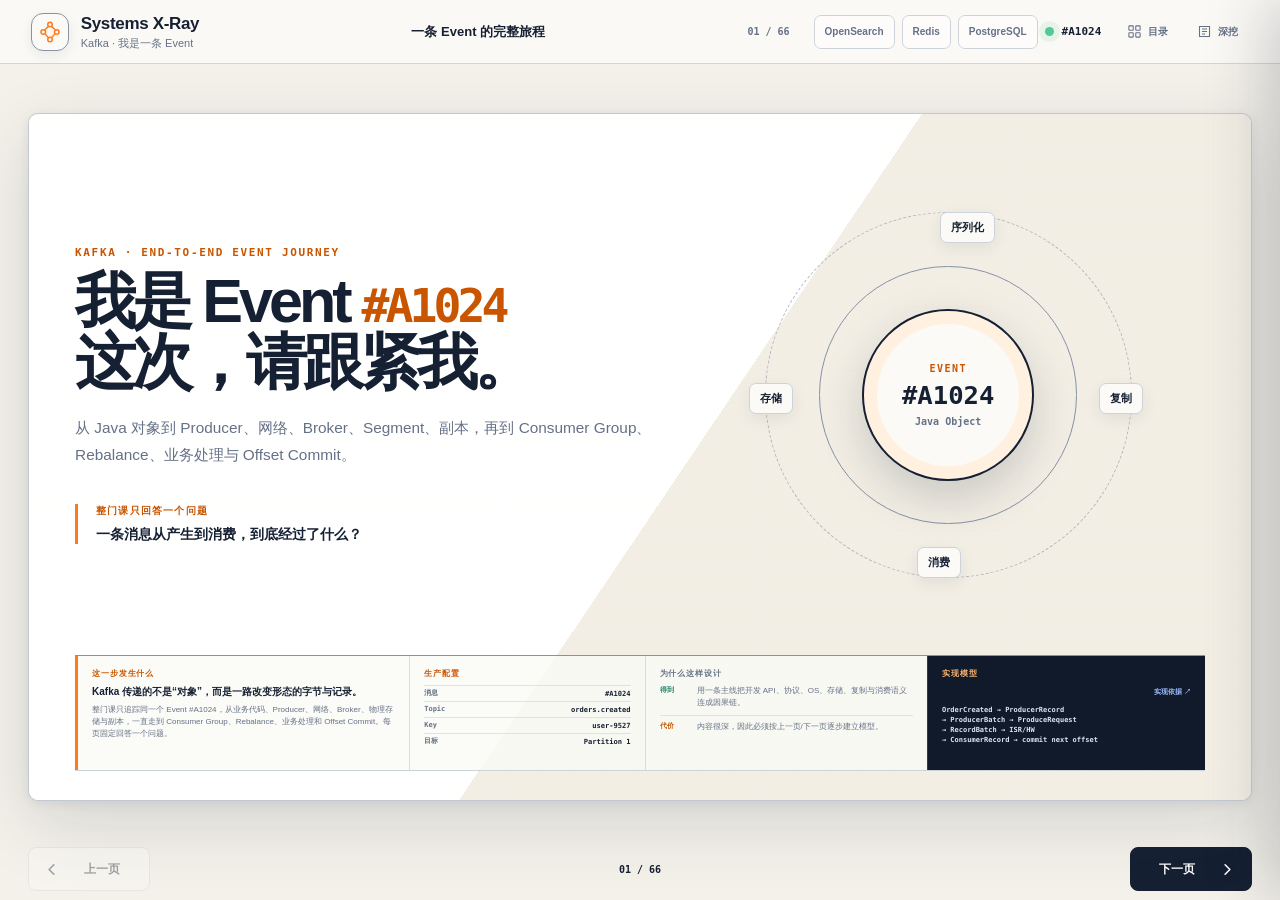
==== kafka/index.html @ 157f2d03 "feat: publish interactive systems learning courses" ====
<!doctype html>
<html lang="zh-CN">
  <head>
    <meta charset="UTF-8" />
    <meta name="viewport" content="width=device-width, initial-scale=1.0" />
    <meta name="description" content="Systems X-Ray：像翻 PPT 一样，跟随一条 Kafka Event 穿过 Producer、Broker、物理存储、副本、Consumer Group、Rebalance、Fetch 与 Offset Commit。" />
    <meta name="theme-color" content="#f4f1ea" />
    <title>Systems X-Ray · Kafka Event 完整旅程</title>
    <link rel="icon" href="../assets/brand-mark.svg" type="image/svg+xml" />
    <link rel="stylesheet" href="./styles.css" />
  </head>
  <body>
    <a class="skip-link" href="#deck">跳到课程内容</a>
    <header class="course-bar">
      <a class="brand" href="../index.html" aria-label="返回 Systems X-Ray 课程首页">
        <span class="brand-mark" aria-hidden="true"><svg viewBox="0 0 32 32"><circle cx="16" cy="6" r="3"/><circle cx="7" cy="16" r="3"/><circle cx="25" cy="16" r="3"/><circle cx="16" cy="26" r="3"/><path d="M14 8.5 9.2 13M18 8.5l4.8 4.5M9.5 18.5l4.3 5M22.5 18.5l-4.3 5"/></svg></span>
        <span><strong>Systems X-Ray</strong><small>Kafka · 我是一条 Event</small></span>
      </a>
      <div class="course-position" aria-live="polite">
        <strong id="header-step-title">一条 Event 的完整旅程</strong>
        <code id="header-page-count">01 / --</code>
      </div>
      <div class="header-actions">
        <a class="header-tool course-switch" href="../opensearch/" aria-label="打开 OpenSearch 课程"><span>OpenSearch</span></a>
        <a class="header-tool course-switch" href="../redis/" aria-label="打开 Redis 课程"><span>Redis</span></a>
        <a class="header-tool course-switch" href="../postgresql/" aria-label="打开 PostgreSQL 课程"><span>PostgreSQL</span></a>
        <div class="trace-pill" aria-label="当前追踪消息"><i></i><code>#A1024</code></div>
        <button id="open-overview" class="header-tool" type="button" aria-label="目录" aria-expanded="false"><svg viewBox="0 0 24 24" aria-hidden="true"><rect x="3" y="3" width="7" height="7" rx="1"/><rect x="14" y="3" width="7" height="7" rx="1"/><rect x="3" y="14" width="7" height="7" rx="1"/><rect x="14" y="14" width="7" height="7" rx="1"/></svg><span>目录</span></button>
        <button id="notes-toggle" class="header-tool" type="button" aria-label="打开深挖资料" aria-expanded="false" aria-controls="notes-panel"><svg viewBox="0 0 24 24" aria-hidden="true"><path d="M4 4h16v16H4zM8 8h8M8 12h8M8 16h5"/></svg><span>深挖</span></button>
      </div>
    </header>

    <main id="deck" class="deck-shell">
      <section class="stage-wrap" aria-label="Kafka 动态课程">
        <div class="slide-stage">
          <article class="slide cover is-active" data-title="一条 Event 的完整旅程" data-section="00 · OPENING" aria-hidden="false">
            <div class="cover-copy"><p class="eyebrow">KAFKA · END-TO-END EVENT JOURNEY</p><h1>我是 Event <em>#A1024</em><br />这次，请跟紧我。</h1><p class="lede">从 Java 对象到 Producer、网络、Broker、Segment、副本，再到 Consumer Group、Rebalance、业务处理与 Offset Commit。</p><div class="learning-contract"><span>整门课只回答一个问题</span><strong>一条消息从产生到消费，到底经过了什么？</strong></div></div>
            <div class="cover-visual" aria-hidden="true"><div class="event-orbit orbit-one"></div><div class="event-orbit orbit-two"></div><div class="event-core"><span>EVENT</span><strong>#A1024</strong><small>Java Object</small></div><div class="orbit-label label-a">序列化</div><div class="orbit-label label-b">复制</div><div class="orbit-label label-c">消费</div><div class="orbit-label label-d">存储</div></div>
            <p class="memory-line"><span>记住一句话</span> Kafka 传递的不是“对象”，而是一路改变形态的字节与记录。</p>
          </article>

          <article class="slide topology-slide" data-title="先看整张地图" data-section="01 · HIGH LEVEL" aria-hidden="true">
            <header class="slide-heading"><span>QUESTION 01</span><h2>这条 Event，要穿过哪些边界？</h2><p>先建立地图，后面每一页只放大一个位置。</p></header>
            <div class="architecture-atlas diagram-surface" aria-label="控制面、数据面、复制面和物理存储分层展示的一条 Kafka 消息完整旅程">
              <section class="atlas-control" aria-label="KRaft 控制面">
                <header><span>01 · KRAFT CONTROL PLANE</span><small>只决定“谁负责”，不搬运 #A1024</small></header>
                <div class="control-rail">
                  <div><b>Controller Quorum</b><span>C0 · C1 · C2</span></div><i></i>
                  <div><b>Cluster Metadata</b><span>orders.created / P1 Leader = B1</span></div><i></i>
                  <div><b>Group Coordinator</b><span>order-fulfillment → B2（示例）</span></div>
                </div>
              </section>

              <section class="atlas-data-plane" aria-label="Kafka 数据面">
                <header><span>02 · DATA PLANE</span><small>橙线 = #A1024 的实际字节路径</small></header>

                <section class="atlas-domain atlas-producers">
                  <header><span>PRODUCER HOSTS</span><small>JVM · 3 instances</small></header>
                  <div class="atlas-stack">
                    <div class="atlas-service is-context"><b>checkout-service</b><small>KafkaProducer</small></div>
                    <button class="atlas-service is-tracked hotspot" type="button" aria-label="深挖 order-service 生产 #A1024 的边界与故障"><i></i><b>order-service</b><small>ProducerRecord → bytes</small><em>#A1024</em></button>
                    <div class="atlas-service is-context"><b>inventory-service</b><small>KafkaProducer</small></div>
                  </div>
                  <div class="atlas-pipeline"><span>API</span><i></i><span>Serialize</span><i></i><span>Batch</span></div>
                </section>

                <div class="atlas-hop produce-hop"><small>ProduceRequest</small><span>TCP · B1:9092</span><i><b>#A1024</b></i></div>

                <section class="atlas-domain atlas-cluster">
                  <header><span>KAFKA CLUSTER · 3 BROKERS</span><small>orders.created · 6 partitions · RF=3 · minISR=2</small></header>
                  <div class="atlas-topic"><b>TOPIC · orders.created</b><span>P0</span><strong>P1</strong><span>P2</span><span>P3</span><span>P4</span><span>P5</span></div>
                  <div class="atlas-brokers">
                    <article><header><b>B0</b><small>broker-0</small></header><span>P0 · L</span><strong class="p1-follower">P1 · FOLLOWER</strong><span>P3 · L</span><footer>Page Cache + NVMe</footer></article>
                    <article class="is-leader"><header><b>B1</b><small>broker-1</small></header><span>P4 · L</span><button class="p1-leader hotspot" type="button" aria-label="深挖 P1 Leader、副本追加与故障恢复"><b>P1 · LEADER</b><small>append offset 42</small><em>#A1024</em></button><span>P0 · F</span><footer>Page Cache + NVMe</footer></article>
                    <article><header><b>B2</b><small>broker-2</small></header><span>P2 · L</span><strong class="p1-follower">P1 · FOLLOWER</strong><span>P5 · L</span><footer>Page Cache + NVMe</footer></article>
                  </div>
                  <div class="atlas-replication"><span>03 · REPLICATION PLANE</span><b>B0 Follower</b><i></i><strong>B1 Leader · HW 43</strong><i></i><b>B2 Follower</b><small>Follower Fetch → ISR 全部确认 → acks=all</small></div>
                </section>

                <div class="atlas-hop fetch-hop"><small>FetchResponse</small><span>P1 · offset 42</span><i><b>#A1024</b></i></div>

                <section class="atlas-domain atlas-consumers">
                  <header><span>CONSUMER GROUP</span><small>order-fulfillment</small></header>
                  <div class="atlas-consumer-row">
                    <button class="atlas-consumer is-tracked hotspot" type="button" aria-label="深挖 C0 消费 P1 与提交 Offset 的故障边界"><b>C0</b><span>P0 · <strong>P1</strong></span><small>fetch #A1024</small></button>
                    <div class="atlas-consumer"><b>C1</b><span>P2 · P3</span><small>own partitions</small></div>
                    <div class="atlas-consumer"><b>C2</b><span>P4 · P5</span><small>own partitions</small></div>
                  </div>
                  <div class="atlas-commit"><span>PROCESS</span><b>业务副作用完成</b><i></i><span>COMMIT</span><strong>P1 · 42 → 43</strong></div>
                </section>
              </section>

              <section class="atlas-physical" aria-label="物理存储剖面">
                <header><span>04 · PHYSICAL STORAGE · BROKER 1 / P1</span><small>ACK 条件与逐条 fsync 不是一回事</small></header>
                <div class="physical-rail"><div><b>RecordBatch</b><span>compressed bytes</span></div><i></i><div class="is-memory"><b>Linux Page Cache</b><span>dirty file pages</span></div><i></i><div><b>orders.created-1/</b><span>Partition directory</span></div><i></i><div class="is-file"><b>000...040.log</b><span>.index · .timeindex · .txnindex</span></div></div>
              </section>

              <div class="atlas-legend"><span><i class="data"></i>数据流</span><span><i class="replica"></i>副本拉取</span><span><i class="control"></i>控制面</span><span><i class="durable"></i>已确认 / 存储边界</span></div>
            </div>
            <p class="memory-line"><span>完整终点</span> order-service 把 #A1024 写入 B1 上的 P1 Leader，复制到 B0/B2，再由唯一持有 P1 的 C0 拉取并提交 Offset 43。</p>
          </article>

          <article class="slide" data-title="Event 在代码里出生" data-section="02 · BUSINESS CODE" aria-hidden="true">
            <header class="slide-heading"><span>QUESTION 02</span><h2>Event 刚出生时，身体里有什么？</h2><p>此刻它只活在 order-service 的 JVM 堆内存中。</p></header>
            <div class="code-scene"><pre class="code-card" aria-label="Java 生产者代码"><code><span class="comment">// ① 业务对象：还不是 Kafka 字节</span>
var event = new OrderCreated(<mark>"A1024"</mark>, 99.80);

<span class="comment">// ② Headers 在链路追踪、多租户中很常用</span>
var headers = new RecordHeaders()
  .add(<mark>"traceparent"</mark>, traceBytes)
  .add(<mark>"tenant-id"</mark>, tenantBytes);

<span class="comment">// ③ partition = null，让 Producer 根据 key 选择</span>
var record = new ProducerRecord&lt;String, OrderCreated&gt;(
  <mark>"orders.created"</mark>, null, null,
  <mark>"user-9527"</mark>, event, headers
);

producer.<strong>send(record)</strong>;</code></pre><button class="record-anatomy hotspot" type="button" data-detail="record" aria-label="查看 ProducerRecord 六个字段"><span class="object-tag">JVM OBJECT</span><strong>ProducerRecord&lt;K,V&gt;</strong><dl><div><dt>topic</dt><dd>orders.created</dd></div><div><dt>partition</dt><dd>null</dd></div><div><dt>timestamp</dt><dd>null</dd></div><div><dt>key</dt><dd>user-9527</dd></div><div><dt>value</dt><dd>OrderCreated{…}</dd></div><div><dt>headers</dt><dd>traceparent · tenant-id</dd></div></dl><small>点击拆开这个对象 →</small></button></div>
            <p class="memory-line"><span>记住一句话</span> key 决定“去哪”，value 是业务内容，headers 携带横切上下文。</p>
          </article>

          <article class="slide" data-title="send 不是直接发网络" data-section="03 · PRODUCER PROCESS" aria-hidden="true">
            <header class="slide-heading"><span>QUESTION 03</span><h2>调用 send()，会立刻写 Socket 吗？</h2><p>不会。Producer 用两个线程把业务调用与网络 I/O 解耦。</p></header>
            <div class="process-cutaway diagram-surface"><div class="host-shell"><span>PHYSICAL HOST · order-service-7d9f</span><div class="jvm-shell"><span>JVM PROCESS · PID 18420</span><div class="thread-lane app-thread"><b>业务线程 · http-nio-8080-exec-7</b><button class="process-node active hotspot" data-detail="send" type="button"><i>00</i><strong>KafkaProducer.send()</strong><small>通常很快返回 Future</small></button><button class="process-node" type="button"><i>01</i><strong>RecordAccumulator</strong><small>把记录放入内存批次</small></button></div><div class="thread-arrow"><span>共享缓冲区</span></div><div class="thread-lane network-thread"><b>后台线程 · kafka-producer-network-thread</b><button class="process-node" type="button"><i>02</i><strong>Sender</strong><small>唤醒、取批次、组请求</small></button><button class="process-node" type="button"><i>03</i><strong>NetworkClient</strong><small>异步网络 I/O</small></button></div></div></div><div class="false-route"><span>send() ≠ 每条消息一次网络请求</span></div></div>
            <p class="memory-line"><span>关键分界</span> 正常时异步入队；Metadata 未就绪或 Buffer 满时，send 可在 max.block.ms 内阻塞。</p>
          </article>

          <article class="slide" data-title="拦截器经过 Event" data-section="04 · INTERCEPTOR" aria-hidden="true">
            <header class="slide-heading"><span>QUESTION 04</span><h2>发送之前，谁能最后改一次 Event？</h2><p>ProducerInterceptor 链会按注册顺序调用 onSend(record)。</p></header>
            <div class="conveyor-scene diagram-surface"><div class="conveyor"><span class="belt-line"></span><div class="parcel"><i></i><strong>#A1024</strong><small>ProducerRecord</small></div></div><button class="inspection-gate hotspot" data-detail="interceptor" type="button"><span>INTERCEPTOR GATE</span><strong>onSend(record)</strong><small>加 header · 埋点 · 审计</small></button><div class="header-tags"><span>traceparent</span><span>tenant-id</span><span class="new-tag">schema-version +</span></div><div class="warning-note"><b>不要在这里做重活</b><span>它运行在调用 send() 的业务线程上。</span></div></div>
            <p class="memory-line"><span>形态未变</span> 仍是 ProducerRecord，只是字段或 headers 可能被补充。</p>
          </article>

          <article class="slide" data-title="对象变成字节" data-section="05 · SERIALIZER" aria-hidden="true">
            <header class="slide-heading"><span>QUESTION 05</span><h2>Java 对象如何穿过网络？</h2><p>Key 与 Value 分别交给各自的 Serializer，Headers 本来就是 byte[]。</p></header>
            <div class="serializer-lab diagram-surface"><div class="specimen object-specimen"><span>INPUT · JVM HEAP</span><div class="object-cube"><b>OrderCreated</b><code>{ orderId: "A1024", amount: 99.80 }</code></div></div><button class="serializer-machine hotspot" data-detail="serializer" type="button"><span>SERIALIZER</span><strong>serialize()</strong><div class="gear" aria-hidden="true"></div><small>契约必须与 Consumer 一致</small></button><div class="specimen bytes-specimen"><span>OUTPUT · BYTE[]</span><div class="byte-strip"><i>7B</i><i>22</i><i>6F</i><i>72</i><i>64</i><i>65</i><i>72</i><i>49</i><i>64</i><i>22</i><i>…</i></div><code>valueBytes · JSON / Avro / Protobuf</code></div><div class="split-callout"><span><b>key.serializer</b> String → UTF-8 bytes</span><span><b>value.serializer</b> OrderCreated → schema bytes</span></div></div>
            <p class="memory-line"><span>第一次变身</span> ProducerRecord&lt;K,V&gt; → keyBytes + valueBytes + headers。</p>
          </article>

          <article class="slide" data-title="Key 选择 Partition" data-section="06 · PARTITIONER" aria-hidden="true">
            <header class="slide-heading"><span>QUESTION 06</span><h2>六个 Partition，为什么我去 P1？</h2><p>有 key 时，相同 key 稳定映射到同一 Partition，从而保住局部顺序。</p></header>
            <div class="partition-scene diagram-surface"><div class="hash-pipeline"><div><span>serializedKey</span><code>"user-9527"</code></div><i>→</i><div><span>murmur2</span><code>313,426,957</code></div><i>→</i><div><span>% 6</span><code>partition <b>1</b></code></div></div><div class="partition-rack" aria-label="orders.created 的六个 Partition"><button type="button"><small>P0</small><span></span><span></span></button><button class="selected hotspot" data-detail="partitioner" type="button"><small>P1</small><span></span><span class="event-slot">#A1024</span></button><button type="button"><small>P2</small><span></span><span></span></button><button type="button"><small>P3</small><span></span><span></span></button><button type="button"><small>P4</small><span></span><span></span></button><button type="button"><small>P5</small><span></span><span></span></button></div><div class="ordering-rule"><span>顺序保证的边界</span><strong>同一个 Partition 内有序</strong><small>不是整个 Topic 全局有序</small></div></div>
            <p class="memory-line"><span>我拿到地址了</span> TopicPartition = orders.created-1。</p>
          </article>

          <article class="slide" data-title="进入 ProducerBatch" data-section="07 · ACCUMULATOR" aria-hidden="true">
            <header class="slide-heading"><span>QUESTION 07</span><h2>为什么不让我一条一条发送？</h2><p>RecordAccumulator 按 TopicPartition 维护双端队列，把多条记录装进 ProducerBatch。</p></header>
            <div class="batch-scene diagram-surface"><div class="incoming-records"><span>BUSINESS THREADS</span><i class="record-chip hot">#A1024</i><i class="record-chip">#A1025</i><i class="record-chip">#A1026</i></div><div class="accumulator-shell"><span>RECORD ACCUMULATOR · buffer.memory 32 MiB</span><div class="deque-row"><b>P0 deque</b><div class="batch muted">Batch · 11 KiB</div></div><button class="deque-row active hotspot" data-detail="accumulator" type="button"><b>P1 deque</b><div class="batch"><span>#A1019</span><span>#A1021</span><span class="hot">#A1024</span><i>13 KiB</i></div></button><div class="deque-row"><b>P2 deque</b><div class="empty-batch">empty</div></div></div><div class="batch-gauges"><div><span>batch.size</span><strong>16 KiB</strong><small>批次目标上限</small></div><div><span>linger.ms</span><strong>5 ms</strong><small>最多等多久</small></div><div><span>compression.type</span><strong>zstd</strong><small>按批次压缩</small></div></div></div>
            <p class="memory-line"><span>吞吐来自这里</span> 批处理把多条 Event 共用一次压缩、协议头与网络往返。</p>
          </article>

          <article class="slide" data-title="Sender 组装请求" data-section="08 · SENDER" aria-hidden="true">
            <header class="slide-heading"><span>QUESTION 08</span><h2>什么时候，这个 Batch 可以出发？</h2><p>达到 batch.size、超过 linger.ms，或内存压力出现时，Sender 会把 ready batch 取走。</p></header>
            <div class="sender-scene diagram-surface"><div class="thread-badge">kafka-producer-network-thread | order-producer-1</div><div class="sender-flow"><button class="flow-module hotspot" data-detail="sender" type="button"><span>01</span><strong>Sender.run()</strong><small>扫描 ready partitions</small></button><i>→</i><div class="flow-module"><span>02</span><strong>drain()</strong><small>P1 ProducerBatch</small></div><i>→</i><div class="flow-module"><span>03</span><strong>ProduceRequest</strong><small>按目标 Broker 合并</small></div><i>→</i><div class="flow-module"><span>04</span><strong>NetworkClient</strong><small>交给 Selector</small></div></div><div class="request-envelope"><span>PRODUCE REQUEST · broker 1</span><dl><div><dt>acks</dt><dd>all</dd></div><div><dt>timeout</dt><dd>30s</dd></div><div><dt>topic</dt><dd>orders.created</dd></div><div><dt>partition</dt><dd>1</dd></div><div><dt>record batch</dt><dd>3 records · zstd</dd></div></dl></div></div>
            <p class="memory-line"><span>第二次变身</span> ProducerBatch → Kafka ProduceRequest。</p>
          </article>

          <article class="slide" data-title="找到 P1 Leader" data-section="09 · METADATA & ROUTING" aria-hidden="true">
            <header class="slide-heading"><span>QUESTION 09</span><h2>三台 Broker，为什么请求只去 Broker 1？</h2><p>Producer 先查 Metadata：orders.created-1 的 Leader 当前在 Broker 1。</p></header>
            <div class="cluster-rack diagram-surface"><div class="broker-chassis"><span>BROKER 0 · :9092</span><div class="replica muted">P0 · Leader</div><div class="replica">P1 · Follower</div><div class="replica">P2 · Follower</div></div><button class="broker-chassis active hotspot" data-detail="leader" type="button"><span>BROKER 1 · :9092</span><div class="leds"><i></i><i></i><i></i></div><div class="replica">P0 · Follower</div><div class="replica hot">P1 · LEADER <b>#A1024 →</b></div><div class="replica muted">P2 · Follower</div></button><div class="broker-chassis"><span>BROKER 2 · :9092</span><div class="replica">P0 · Follower</div><div class="replica">P1 · Follower</div><div class="replica muted">P2 · Leader</div></div><svg class="cluster-route" viewBox="0 0 1100 420" preserveAspectRatio="none" aria-hidden="true"><path d="M40 40 C270 40 425 36 550 115"/><circle r="7"><animateMotion dur="2.3s" repeatCount="indefinite" path="M40 40 C270 40 425 36 550 115"/></circle></svg><div class="metadata-card"><span>METADATA CACHE</span><code>orders.created-1 → broker 1</code></div></div>
            <p class="memory-line"><span>路由规则</span> Produce 请求只发给 Partition Leader；Follower 之后再从 Leader 拉取副本。</p>
          </article>

          <article class="slide" data-title="经过操作系统与网络" data-section="10 · NETWORK" aria-hidden="true">
            <header class="slide-heading"><span>QUESTION 10</span><h2>请求如何离开 Producer 机器？</h2><p>目标 Broker 已确定，字节再经过 Java NIO、Socket、内核 TCP 与 NIC。</p></header>
            <div class="network-cross-section diagram-surface"><div class="layer java-layer"><span>USER SPACE · JVM</span><button class="net-node hotspot" data-detail="network" type="button"><b>Kafka NetworkClient</b><small>Kafka Protocol bytes</small></button><i class="down-arrow"></i><div class="net-node"><b>KafkaChannel / TLS</b><small>SSL 启用时在用户态加密</small></div></div><div class="layer kernel-layer"><span>KERNEL SPACE · LINUX</span><div class="net-node"><b>SocketChannel.write()</b><small>系统调用进入内核</small></div><i class="right-arrow"></i><div class="net-node"><b>TCP send buffer</b><small>分段 · 重传 · 拥塞控制</small></div></div><div class="layer hardware-layer"><span>HARDWARE</span><div class="net-node"><b>NIC · eth0</b><small>TCP segments → packets → frames</small></div><div class="cable"><i></i><i></i><i></i><span>physical network</span></div></div><div class="packet-token"><span>#A1024</span><small>现在只是字节的一部分</small></div></div>
            <p class="memory-line"><span>物理边界</span> TLS（若启用）发生在 JVM 用户态；可靠传输随后由内核 TCP 栈负责。</p>
          </article>

          <article class="slide" data-title="Broker 接住请求" data-section="11 · BROKER REQUEST PATH" aria-hidden="true">
            <header class="slide-heading"><span>QUESTION 11</span><h2>字节到达 Broker 后，谁接住它？</h2><p>网络线程只负责收发；真正处理 ProduceRequest 的是请求处理线程。</p></header>
            <div class="broker-cutaway diagram-surface"><span class="machine-label">PHYSICAL HOST · kafka-broker-1</span><div class="broker-layers"><div class="broker-layer kernel"><span>LINUX KERNEL</span><div>NIC rx queue</div><i>→</i><div>TCP receive buffer</div></div><div class="broker-layer network"><span>SOCKET SERVER</span><div>Acceptor</div><i>→</i><div>Processor #2</div><i>→</i><div>RequestChannel</div></div><button class="broker-layer handler hotspot" data-detail="brokerpath" type="button"><span>REQUEST HANDLER POOL</span><div>KafkaRequestHandler</div><i>→</i><div>KafkaApis.handleProduceRequest</div></button><div class="broker-layer storage"><span>REPLICA MANAGER</span><div>appendRecords()</div><i>→</i><div>Partition P1 Leader</div></div></div><div class="thread-legend"><span><i class="blue"></i>网络线程：不做磁盘逻辑</span><span><i class="orange"></i>Handler：解析并派发</span><span><i class="green"></i>存储路径</span></div></div>
            <p class="memory-line"><span>Broker 也分工</span> SocketServer 把网络 I/O 与请求处理解耦，避免慢请求堵住收包。</p>
          </article>

          <article class="slide" data-title="Topic 到 Segment" data-section="12 · LOGICAL STORAGE" aria-hidden="true">
            <header class="slide-heading"><span>QUESTION 12</span><h2>Topic、Partition、Segment，到底怎么套？</h2><p>Topic 是逻辑命名；Partition 才是有序日志；Segment 是日志滚动后的文件组。</p></header>
            <div class="storage-nesting diagram-surface"><button class="storage-layer topic-layer hotspot" data-detail="storage" type="button"><span>TOPIC · orders.created</span><small>逻辑命名空间 · 6 partitions</small><div class="partition-tabs"><i>P0</i><i class="active">P1 · LEADER</i><i>P2</i><i>P3</i><i>P4</i><i>P5</i></div><div class="partition-folder"><span>DIRECTORY · orders.created-1</span><div class="segment-strip"><div class="segment closed"><b>baseOffset 0</b><small>closed segment</small></div><div class="segment closed"><b>baseOffset 20</b><small>closed segment</small></div><div class="segment active"><b>baseOffset 40</b><small>ACTIVE SEGMENT</small><div class="records"><i>40</i><i>41</i><i class="hot">42 · #A1024</i></div></div></div></div></button><div class="nesting-key"><span>1 Topic</span><i>contains</i><span>6 Partitions</span><i>each has</i><span>N Segments</span><i>each has</i><span>Record Batches</span></div></div>
            <p class="memory-line"><span>层级关系</span> Topic → Partition → Segment → RecordBatch → Record。</p>
          </article>

          <article class="slide" data-title="变成四类文件" data-section="13 · LOG FILES" aria-hidden="true">
            <header class="slide-heading"><span>QUESTION 13</span><h2>一个 Segment，为什么不是一个文件？</h2><p>.log 保存真实 RecordBatch；稀疏索引帮助 Broker 少扫一段文件。</p></header>
            <div class="file-tray diagram-surface"><div class="tray-head"><span>NVMe VOLUME</span><code>/var/lib/kafka/data/orders.created-1/</code><small>ACTIVE SEGMENT · baseOffset 40</small></div><button class="file-module log-file hotspot" data-detail="files" type="button"><i class="file-tab"></i><span>DATA</span><strong>00000000000000000040.log</strong><small>RecordBatch: offsets 40, 41, <b>42</b> …</small><div class="file-blocks"><i></i><i></i><i class="hot"></i><i></i><i></i><i></i></div></button><div class="file-module"><i class="file-tab"></i><span>OFFSET INDEX</span><strong>00000000000000000040.index</strong><small>relative offset → physical position</small></div><div class="file-module"><i class="file-tab"></i><span>TIME INDEX</span><strong>00000000000000000040.timeindex</strong><small>timestamp → relative offset</small></div><div class="file-module"><i class="file-tab"></i><span>TRANSACTION INDEX</span><strong>00000000000000000040.txnindex</strong><small>中止事务范围；无事务时可能为空</small></div><svg class="index-pointer" viewBox="0 0 1000 330" preserveAspectRatio="none" aria-hidden="true"><path d="M660 155 C550 155 510 90 410 90"/><text x="540" y="125">offset 42 → file position（示意）</text></svg></div>
            <p class="memory-line"><span>不要混淆</span> offset 是日志逻辑位置，file position 是 .log 文件中的字节位置。</p>
          </article>

          <article class="slide" data-title="先写 Page Cache" data-section="14 · PHYSICAL WRITE" aria-hidden="true">
            <header class="slide-heading"><span>QUESTION 14</span><h2>“写入 Kafka”就等于写进 NVMe 了吗？</h2><p>通常不是。Broker append 先进入 Linux Page Cache，内核再异步回写存储设备。</p></header>
            <div class="physical-write diagram-surface"><div class="physical-layer app"><span>JVM · KAFKA LOG</span><div><b>FileRecords.append()</b><small>写入 active .log</small></div></div><i class="physical-arrow">write()</i><button class="physical-layer cache hotspot" data-detail="pagecache" type="button"><span>LINUX PAGE CACHE · RAM</span><div class="pages"><i></i><i></i><i class="dirty"><b>#A1024</b><small>DIRTY PAGE</small></i><i></i><i></i></div><small>文件内容的内存页副本；Consumer 热读也常从这里命中</small></button><i class="physical-arrow delayed">writeback · later</i><div class="physical-layer fs"><span>XFS / EXT4</span><div><b>inode + extent mapping</b><small>文件偏移 → 逻辑块</small></div></div><i class="physical-arrow">block I/O</i><div class="physical-layer nvme"><span>NVMe SSD</span><div class="ssd-board"><i></i><i></i><i></i><i></i><b>controller</b><small>NAND flash</small></div></div><div class="ack-caveat"><b>ACK 提醒</b><span>Kafka 默认不为每条消息 fsync；acks=all 关心 ISR 副本确认，不等于每块盘都已物理落盘。</span></div></div>
            <p class="memory-line"><span>前半程终点</span> #A1024 获得 offset 42，并存在 P1 Leader 的日志页/文件视图中。</p>
          </article>

          <article class="slide recap" data-title="用五问验收心智模型" data-section="50 · FINAL CHECK" aria-hidden="true">
            <header class="slide-heading"><span>FINAL CHECK</span><h2>不背类名，你能回答这五问吗？</h2><p>能从因果关系回答出来，才算真正理解了一条 Kafka 消息。</p></header>
            <div class="recap-line diagram-surface"><div><i>01</i><span>ROUTING</span><strong>为什么去 P1？</strong><small>Key · Partitioner · Metadata · Leader</small></div><b>→</b><div><i>02</i><span>STORAGE</span><strong>offset 42 在哪？</strong><small>RecordBatch · Segment · Page Cache</small></div><b>→</b><div><i>03</i><span>DURABILITY</span><strong>何时能 ACK？</strong><small>Follower Fetch · ISR · HW · minISR</small></div><b>→</b><div><i>04</i><span>OWNERSHIP</span><strong>谁来消费？</strong><small>Group · Coordinator · Assignment · Rebalance</small></div><b>→</b><div><i>05</i><span>RECOVERY</span><strong>崩溃从哪重来？</strong><small>Position · Commit · Retry · DLQ · Lag</small></div><svg viewBox="0 0 1200 260" preserveAspectRatio="none" aria-hidden="true"><path d="M100 205 H1090"/><circle r="7"><animateMotion dur="4.5s" repeatCount="indefinite" path="M100 205 H1090"/></circle></svg></div>
            <div class="next-chapter"><span>COURSE COMPLETE</span><strong>#A1024 已从 Java 对象走到业务处理完成，Group 的下一恢复点是 offset 43。</strong><small>遇到任何 Kafka 问题，都先定位它处于“路由、存储、复制、消费、恢复”哪一层。</small></div>
          </article>
        </div>

        <footer class="transport" aria-label="幻灯片翻页">
          <button id="prev" class="pager-control previous" type="button"><svg viewBox="0 0 24 24" aria-hidden="true"><path d="m15 18-6-6 6-6"/></svg><strong>上一页</strong></button>
          <div class="page-position" aria-live="polite"><strong id="page-count">01 / --</strong><span id="page-title">一条 Event 的完整旅程</span></div>
          <button id="next" class="pager-control next primary" type="button"><strong>下一页</strong><svg viewBox="0 0 24 24" aria-hidden="true"><path d="m9 18 6-6-6-6"/></svg></button>
        </footer>
      </section>
    </main>

    <aside id="notes-panel" class="notes-panel" aria-hidden="true" aria-labelledby="notes-title">
      <header><div><span id="notes-kicker">DEEP DIVE · 当前页面</span><h2 id="notes-title">一条 Event 的完整旅程</h2><small id="notes-stage">当前边界 · 全景</small></div><button id="close-notes" type="button" aria-label="关闭深挖资料"><svg viewBox="0 0 24 24" aria-hidden="true"><path d="M6 6l12 12M18 6 6 18"/></svg></button></header>
      <div class="notes-scroll">
        <section class="notes-boundary"><span>本页没有展开的边界</span><p id="notes-boundary"></p></section>
        <section class="notes-incident"><span>故障推演</span><ol id="notes-failure"></ol></section>
        <section class="notes-inspection"><span>线上怎么查</span><div id="notes-inspect"></div></section>
        <section class="notes-quiz"><span>自测题</span><p id="notes-question"></p><details id="notes-answer"><summary>想好后再展开答案</summary><p id="notes-answer-text"></p></details></section>
        <section class="notes-related"><span>继续学习</span><div id="notes-related"></div><a id="notes-source" href="https://github.com/apache/kafka" target="_blank" rel="noreferrer">查看延伸依据 ↗</a></section>
      </div>
    </aside>
    <button id="notes-scrim" class="notes-scrim" type="button" aria-label="关闭深挖资料" hidden></button>
    <div id="overview" class="overview" aria-hidden="true"><header><div><span id="overview-count">KAFKA · END-TO-END</span><h2>选择一页继续</h2></div><button id="close-overview" type="button">关闭 <kbd>Esc</kbd></button></header><div id="overview-grid"></div></div>
    <script src="./course.js"></script>
    <script src="./app.js"></script>
  </body>
</html>
---- kafka/styles.css ----
:root {
  color-scheme: light;
  --paper: #f4f1ea;
  --paper-2: #ebe7de;
  --surface: #fbfaf6;
  --ink: #162033;
  --muted: #657187;
  --line: #cdd3da;
  --line-strong: #8693a5;
  --orange: #ff7a1a;
  --orange-dark: #c95500;
  --orange-soft: #fff0df;
  --blue: #2864c8;
  --blue-soft: #e9f0ff;
  --green: #21866b;
  --green-soft: #e2f3ed;
  --navy: #101a2b;
  --shadow: 0 24px 70px rgba(30, 42, 61, .14), 0 3px 12px rgba(30, 42, 61, .08);
  --mono: "SFMono-Regular", "Cascadia Code", "Roboto Mono", Menlo, Consolas, monospace;
  --sans: Inter, ui-sans-serif, -apple-system, BlinkMacSystemFont, "Segoe UI", "PingFang SC", "Microsoft YaHei", sans-serif;
}

* { box-sizing: border-box; }
html { height: 100%; }
body { margin: 0; min-height: 100%; overflow: hidden; background: var(--paper); color: var(--ink); font-family: var(--sans); }
button, a { -webkit-tap-highlight-color: transparent; }
button { font: inherit; color: inherit; }
button:focus-visible, a:focus-visible { outline: 3px solid rgba(40, 100, 200, .42); outline-offset: 3px; }
.skip-link { position: fixed; left: 16px; top: -60px; z-index: 100; padding: 12px 16px; background: var(--navy); color: white; border-radius: 8px; }
.skip-link:focus { top: 12px; }

.course-bar { height: 64px; padding: 0 clamp(18px, 2.4vw, 38px); display: grid; grid-template-columns: auto minmax(260px, 1fr) auto; gap: 24px; align-items: center; border-bottom: 1px solid rgba(134,147,165,.35); background: rgba(251,250,246,.92); backdrop-filter: blur(18px); position: relative; z-index: 30; }
.brand { display: inline-flex; align-items: center; gap: 12px; width: max-content; color: var(--ink); text-decoration: none; }
.brand-mark { width: 38px; height: 38px; display: grid; place-items: center; border: 1px solid var(--line-strong); border-radius: 12px; background: var(--surface); box-shadow: 0 4px 12px rgba(24,35,54,.08); }
.brand-mark svg { width: 24px; fill: none; stroke: var(--orange); stroke-width: 2; }
.brand > span:last-child { display: grid; line-height: 1.12; }
.brand strong { font-size: 17px; letter-spacing: -.02em; }
.brand small { margin-top: 4px; color: var(--muted); font-size: 11px; }
.course-position { justify-self: center; width: min(100%, 760px); min-width: 0; display: grid; grid-template-columns: minmax(0, 1fr) auto; gap: 14px; align-items: center; }
.course-position strong { min-width: 0; overflow: hidden; text-overflow: ellipsis; white-space: nowrap; font-size: 13px; text-align: center; }
.course-position code { color: var(--muted); font: 800 10px var(--mono); }
.header-actions { justify-self: end; display: flex; align-items: center; gap: 7px; }
.trace-pill { display: flex; align-items: center; gap: 8px; padding-right: 8px; font-size: 12px; color: var(--muted); }
.trace-pill i { width: 9px; height: 9px; border-radius: 50%; background: #54c895; box-shadow: 0 0 0 6px rgba(84,200,149,.12); }
.trace-pill code { font: 750 11px var(--mono); color: var(--ink); }
.header-tool { min-height: 34px; padding: 0 10px; border: 1px solid transparent; border-radius: 7px; background: transparent; display: inline-flex; align-items: center; gap: 6px; color: var(--muted); font-size: 10px; font-weight: 750; cursor: pointer; }
.course-switch { text-decoration: none; border-color: var(--line); background: rgba(255,255,255,.55); }
.header-tool:hover { border-color: var(--line); background: var(--surface); color: var(--ink); }
.header-tool svg { width: 15px; fill: none; stroke: currentColor; stroke-width: 1.7; }

.deck-shell { height: calc(100vh - 64px); height: calc(100dvh - 64px); display: block; }

.stage-wrap { width: 100%; height: 100%; min-width: 0; display: grid; grid-template-rows: minmax(0, 1fr) 62px; padding: 12px clamp(16px, 2.2vw, 36px) 0; position: relative; }

.slide-stage { position: relative; width: min(100%, 1640px, calc((100vh - 138px) * 1.77778)); width: min(100%, 1640px, calc((100dvh - 138px) * 1.77778)); aspect-ratio: 16 / 9; max-height: 100%; container-type: inline-size; justify-self: center; align-self: center; overflow: hidden; background: var(--surface); border: 1px solid rgba(134,147,165,.48); border-radius: 10px; box-shadow: var(--shadow); }
.slide-stage::before { content: ""; position: absolute; inset: 0; z-index: 0; pointer-events: none; background-image: linear-gradient(rgba(22,32,51,.024) 1px, transparent 1px), linear-gradient(90deg, rgba(22,32,51,.024) 1px, transparent 1px); background-size: 32px 32px; }
.slide { position: absolute; inset: 0; z-index: 1; padding: clamp(24px, 2.8vw, 44px) clamp(30px, 3.6vw, 58px) clamp(22px, 2.3vw, 36px); opacity: 0; visibility: hidden; transform: scale(.987); transform-origin: center; transition: opacity .26s ease, transform .34s cubic-bezier(.22,.75,.18,1), visibility .26s; display: grid; grid-template-rows: auto minmax(0, 1fr) auto; gap: clamp(10px, 1.15vw, 16px); }
.slide.is-active { opacity: 1; visibility: visible; transform: scale(1); z-index: 2; }
.slide.was-active { transform: scale(1.012); }
.slide-heading { position: relative; }
.slide-heading span, .eyebrow { margin: 0 0 7px; font: 800 11px var(--mono); letter-spacing: .15em; color: var(--orange-dark); }
.slide-heading h2 { margin: 0; max-width: 940px; font-size: clamp(26px, 2.65vw, 46px); letter-spacing: -.045em; line-height: 1.12; }
.slide-heading p { margin: 8px 0 0; color: var(--muted); font-size: clamp(13px, 1vw, 17px); }
.slide-heading:has(.journey-rail) h2, .slide-heading:has(.journey-rail) p { max-width: 69%; }
.journey-rail { position: absolute; top: 3px; right: 0; width: min(30cqw, 410px); display: grid; grid-template-columns: repeat(8,minmax(0,1fr)); gap: 0; }
.journey-rail span { min-width: 0; display: grid; grid-template-rows: 11px auto; justify-items: center; gap: 3px; color: #9aa3b1; font: 700 clamp(5px,.44cqw,7px) var(--mono); white-space: nowrap; position: relative; }
.journey-rail span::before { content: ""; position: absolute; left: 0; right: 50%; top: 5px; height: 1px; background: var(--line); transform: translateX(-50%); }
.journey-rail span:first-child::before { display: none; }
.journey-rail i { width: 9px; height: 9px; z-index: 1; border: 2px solid var(--line-strong); border-radius: 50%; background: var(--surface); }
.journey-rail .is-past { color: var(--muted); }
.journey-rail .is-past::before { background: var(--orange); }
.journey-rail .is-past i { border-color: var(--orange); background: var(--orange-soft); }
.journey-rail .is-current { color: var(--orange-dark); font-weight: 850; }
.journey-rail .is-current::before { background: var(--orange); }
.journey-rail .is-current i { border-color: var(--orange); background: var(--orange); box-shadow: 0 0 0 4px rgba(255,122,26,.12); }
.diagram-surface { position: relative; min-height: 0; }
.memory-line { margin: 0; display: flex; align-items: center; gap: 12px; color: var(--ink); font-size: clamp(12px, .95vw, 16px); font-weight: 650; }
.memory-line::before { content: ""; width: 42px; height: 2px; background: var(--orange); }
.memory-line span { padding: 6px 9px; border-radius: 5px; background: var(--orange-soft); color: var(--orange-dark); font: 800 10px var(--mono); letter-spacing: .08em; }
.inline-evidence { min-width: 0; min-height: 116px; display: grid; grid-template-columns: 1.42fr 1fr 1.2fr 1.18fr; overflow: hidden; border-top: 1px solid var(--line-strong); border-bottom: 1px solid var(--line); background: rgba(251,250,246,.82); }
.inline-evidence.is-blueprint-summary { grid-template-columns: 1.45fr 1fr 1.25fr; min-height: 100px; }
.inline-evidence.is-map-summary { grid-template-columns: 1.5fr 1fr 1.25fr; min-height: 96px; }
.evidence-block { min-width: 0; padding: 12px 14px; border-left: 1px solid rgba(134,147,165,.28); display: grid; align-content: start; gap: 6px; }
.evidence-block:first-child { border-left: 3px solid var(--orange); }
.evidence-block > span { color: var(--orange-dark); font: 800 8px var(--mono); letter-spacing: .11em; text-transform: uppercase; }
.evidence-conclusion strong { color: var(--ink); font-size: clamp(10px, .82cqw, 13px); line-height: 1.35; overflow-wrap: anywhere; }
.evidence-conclusion p { margin: 0; color: var(--muted); font-size: clamp(8px, .64cqw, 10px); line-height: 1.5; overflow-wrap: anywhere; }
.evidence-config dl { margin: 0; display: grid; align-content: start; }
.evidence-config dl div { min-width: 0; padding: 3px 0; border-top: 1px solid rgba(134,147,165,.22); display: grid; grid-template-columns: minmax(70px,.9fr) minmax(0,1.1fr); gap: 7px; }
.evidence-config dt { min-width: 0; color: var(--muted); font: 650 clamp(7px,.55cqw,9px)/1.3 var(--mono); overflow-wrap: anywhere; }
.evidence-config dd { min-width: 0; margin: 0; color: var(--ink); text-align: right; font: 750 clamp(7px,.58cqw,9px)/1.3 var(--mono); overflow-wrap: anywhere; }
.evidence-tradeoff p { margin: 0; display: grid; grid-template-columns: 30px minmax(0,1fr); gap: 7px; align-items: start; }
.evidence-tradeoff p + p { padding-top: 5px; border-top: 1px solid rgba(134,147,165,.22); }
.evidence-tradeoff b { font: 800 clamp(7px,.55cqw,9px) var(--mono); color: var(--green); }
.evidence-tradeoff p:last-child b { color: var(--orange-dark); }
.evidence-tradeoff span { color: var(--muted); font-size: clamp(8px,.61cqw,9.5px); line-height: 1.45; overflow-wrap: anywhere; }
.evidence-source { background: var(--navy); color: #dce5f2; }
.evidence-source > span { color: #ffb46d; }
.evidence-source-head { min-height: 15px; display: flex; justify-content: flex-end; align-items: center; }
.evidence-source-head a { color: #9ebeff; font-size: 7px; font-weight: 750; text-decoration: none; }
.evidence-source pre { min-width: 0; max-height: 68px; margin: 0; overflow: auto; white-space: pre-wrap; overflow-wrap: anywhere; scrollbar-width: thin; font: 600 clamp(7px,.56cqw,9px)/1.42 var(--mono); }
.hotspot { cursor: pointer; }
.hotspot::after { content: "+"; position: absolute; width: 22px; height: 22px; display: grid; place-items: center; border-radius: 50%; background: var(--ink); color: #fff; font: 700 14px var(--sans); box-shadow: 0 3px 10px rgba(22,32,51,.2); transition: .18s ease; }
.hotspot:hover::after { background: var(--orange); transform: rotate(90deg); }

/* Cover */
.cover { grid-template-columns: 1.08fr .92fr; grid-template-rows: 1fr auto; align-items: center; background: linear-gradient(124deg, rgba(255,255,255,.98) 0 53%, rgba(240,235,224,.78) 53% 100%); }
.cover-copy { max-width: 720px; }
.cover h1 { margin: 12px 0 22px; font-size: clamp(40px, 5cqw, 72px); line-height: 1; letter-spacing: -.065em; }
.cover h1 em { color: var(--orange-dark); font-style: normal; font-family: var(--mono); font-size: .76em; }
.cover .lede { max-width: 650px; margin: 0; color: var(--muted); font-size: clamp(15px, 1.2vw, 20px); line-height: 1.75; }
.learning-contract { margin-top: clamp(28px, 4vh, 52px); padding-left: 18px; border-left: 3px solid var(--orange); display: grid; gap: 7px; }
.learning-contract span { font: 700 10px var(--mono); letter-spacing: .12em; color: var(--orange-dark); }
.learning-contract strong { font-size: clamp(14px, 1.1vw, 18px); }
.cover-visual { width: min(33cqw, 390px); aspect-ratio: 1; justify-self: center; position: relative; display: grid; place-items: center; }
.event-orbit { position: absolute; border: 1px solid var(--line-strong); border-radius: 50%; }
.orbit-one { inset: 17%; animation: orbitPulse 3.2s ease-in-out infinite; }
.orbit-two { inset: 3%; border-style: dashed; opacity: .6; animation: spin 24s linear infinite; }
.event-core { position: relative; z-index: 2; width: 44%; aspect-ratio: 1; border: 2px solid var(--ink); border-radius: 50%; background: var(--surface); box-shadow: inset 0 0 0 13px var(--orange-soft), 0 18px 45px rgba(22,32,51,.18); display: grid; place-content: center; text-align: center; }
.event-core span { font: 800 10px var(--mono); letter-spacing: .15em; color: var(--orange-dark); }
.event-core strong { margin: 6px 0; font: 800 clamp(18px, 2vw, 29px) var(--mono); }
.event-core small { color: var(--muted); font: 600 10px var(--mono); }
.orbit-label { position: absolute; padding: 7px 10px; border: 1px solid var(--line); background: var(--surface); border-radius: 7px; font-size: 11px; font-weight: 700; box-shadow: 0 5px 16px rgba(22,32,51,.08); }
.label-a { top: 3%; left: 48%; }.label-b { top: 47%; right: 0; }.label-c { bottom: 3%; left: 42%; }.label-d { top: 47%; left: -1%; }
.cover .memory-line, .cover .inline-evidence { grid-column: 1 / -1; }

/* High level physical topology */
.topology-slide { padding: 25px 32px 20px; gap: 9px; }
.system-topology { display: grid; grid-template-columns: minmax(142px,.9fr) 52px minmax(445px,2.65fr) 52px minmax(148px,.95fr); align-items: stretch; gap: 9px; padding-bottom: 22px; }
.topology-zone { min-width: 0; min-height: 0; padding: 42px 11px 10px; border: 1px solid var(--line-strong); border-radius: 13px; background: linear-gradient(#fff, #eef1f4); position: relative; box-shadow: inset 0 -4px 0 rgba(22,32,51,.06), 0 10px 24px rgba(22,32,51,.08); }
.topology-zone > header { position: absolute; inset: 12px 12px auto; display: flex; align-items: baseline; justify-content: space-between; gap: 8px; }
.topology-zone > header span { font: 800 clamp(8px,.72cqw,10px) var(--mono); letter-spacing: .1em; color: var(--muted); }
.topology-zone > header small { color: var(--muted); font: 700 clamp(7px,.61cqw,9px) var(--mono); text-align: right; }
.producer-topology > header, .consumer-topology > header { display: grid; justify-content: stretch; gap: 2px; }
.producer-topology > header small, .consumer-topology > header small { text-align: left; white-space: nowrap; }
.producer-topology, .consumer-topology { display: grid; align-content: center; }
.producer-stack, .consumer-stack { display: grid; gap: 7px; }
.service-unit { min-width: 0; min-height: 52px; padding: 9px 10px; border: 1px solid var(--line); border-radius: 7px; background: var(--surface); position: relative; display: grid; grid-template-columns: auto 1fr; grid-template-rows: auto auto; column-gap: 8px; text-align: left; }
button.service-unit { width: 100%; }
.service-unit strong { align-self: end; font: 800 clamp(8px,.7cqw,10px) var(--mono); overflow: hidden; text-overflow: ellipsis; }
.service-unit small { grid-column: 2; color: var(--muted); font: 650 clamp(6px,.54cqw,8px) var(--mono); overflow: hidden; text-overflow: ellipsis; white-space: nowrap; }
.service-unit .event-dot { grid-row: 1 / 3; align-self: center; width: 9px; height: 9px; border-radius: 50%; background: var(--orange); box-shadow: 0 0 0 5px rgba(255,122,26,.14); }
.service-unit.active { border: 2px solid var(--orange); background: var(--orange-soft); color: var(--orange-dark); box-shadow: 0 7px 16px rgba(201,85,0,.12); }
.service-unit.active b { position: absolute; right: 7px; top: -8px; padding: 3px 5px; border-radius: 4px; background: var(--navy); color: white; font: 800 7px var(--mono); }
.service-unit.hotspot::after { right: 5px; bottom: 5px; width: 15px; height: 15px; font-size: 10px; }
.kafka-topology { display: grid; grid-template-rows: minmax(0,1fr) auto auto; gap: 7px; background: linear-gradient(180deg,#f8fafc,#e5eaf0); }
.broker-topology-grid { min-height: 0; display: grid; grid-template-columns: repeat(3,minmax(0,1fr)); gap: 7px; }
.topology-broker { min-width: 0; min-height: 0; padding: 34px 7px 7px; border: 1px solid var(--line-strong); border-radius: 8px; background: linear-gradient(#f8fafc,#dfe5ec); box-shadow: inset 0 -4px 0 rgba(22,32,51,.08); position: relative; }
.topology-broker.active { border: 2px solid var(--orange); background: linear-gradient(#fff7ed,#e9edf2); box-shadow: inset 0 -4px 0 rgba(201,85,0,.1), 0 7px 18px rgba(201,85,0,.12); }
.topology-broker > header { position: absolute; inset: 7px 8px auto; display: flex; align-items: center; justify-content: space-between; }
.topology-broker > header strong { font: 900 clamp(9px,.75cqw,11px) var(--mono); }
.topology-broker > header small { color: var(--muted); font: 650 clamp(6px,.5cqw,7px) var(--mono); }
.replica-grid { height: 100%; min-height: 0; display: grid; grid-template-columns: repeat(2,minmax(0,1fr)); grid-template-rows: repeat(3,minmax(20px,1fr)); gap: 5px; }
.replica-chip { min-width: 0; min-height: 0; padding: 4px; border: 1px solid #8e99aa; border-radius: 5px; background: #f7f8fa; color: var(--muted); display: flex; align-items: center; justify-content: center; gap: 3px; position: relative; font: 750 clamp(7px,.58cqw,9px) var(--mono); font-style: normal; }
button.replica-chip { width: 100%; }
.replica-chip.leader { border-color: #536176; background: var(--navy); color: #fff; }
.replica-chip b { padding: 1px 3px; border-radius: 3px; background: rgba(255,255,255,.15); font: inherit; }
.replica-chip.tracked { border: 2px solid var(--orange); background: var(--orange-soft); color: var(--orange-dark); box-shadow: 0 0 0 3px rgba(255,122,26,.1); }
.replica-chip.tracked.leader { background: var(--orange); color: #fff; }
.replica-chip em { position: absolute; top: -7px; right: -4px; padding: 2px 4px; border-radius: 3px; background: var(--navy); color: white; font: 800 6px var(--mono); font-style: normal; }
.replica-chip.hotspot::after { right: 2px; bottom: 2px; width: 13px; height: 13px; font-size: 9px; }
.replica-set-strip { min-height: 28px; padding: 4px 8px; display: flex; align-items: center; justify-content: center; gap: 7px; border: 1px dashed var(--orange); border-radius: 5px; background: rgba(255,240,223,.72); color: var(--orange-dark); white-space: nowrap; }
.replica-set-strip span, .replica-set-strip small { font: 750 clamp(6px,.5cqw,8px) var(--mono); letter-spacing: .05em; }
.replica-set-strip strong { font: 850 clamp(7px,.57cqw,9px) var(--mono); }
.replica-set-strip i { font-style: normal; }
.replica-set-strip small { color: var(--muted); }
.control-plane-strip { min-height: 27px; display: grid; grid-template-columns: 1.1fr 1fr 1.2fr; gap: 5px; }
.control-plane-strip span { min-width: 0; padding: 4px 6px; border-left: 2px solid var(--blue); background: var(--blue-soft); display: grid; color: var(--muted); font: 650 clamp(6px,.48cqw,7px) var(--mono); overflow: hidden; }
.control-plane-strip b { color: var(--blue); font: 800 inherit; white-space: nowrap; }
.topology-link { min-width: 0; display: grid; place-content: center stretch; align-content: center; gap: 5px; position: relative; color: var(--orange-dark); }
.topology-link span, .topology-link small { text-align: center; white-space: nowrap; font: 800 clamp(6px,.52cqw,8px) var(--mono); letter-spacing: .05em; }
.topology-link small { color: var(--muted); letter-spacing: 0; }
.topology-link i { width: 100%; height: 2px; background: var(--orange); position: relative; }
.topology-link i::after { content: ""; position: absolute; right: -1px; top: -4px; border-left: 8px solid var(--orange); border-top: 5px solid transparent; border-bottom: 5px solid transparent; }
.topology-link b { position: absolute; left: 0; top: calc(50% + 13px); z-index: 3; padding: 2px 4px; border-radius: 3px; background: var(--orange); color: white; font: 800 6px var(--mono); animation: topologyTravel 2.8s linear infinite; }
.fetch-link b { animation-delay: -1.4s; }
.consumer-topology { padding-inline: 9px; }
.consumer-member { min-width: 0; min-height: 46px; padding: 7px 8px; border: 1px solid var(--line); border-radius: 7px; background: var(--surface); display: grid; grid-template-columns: auto 1fr; grid-template-rows: auto auto; column-gap: 7px; text-align: left; position: relative; }
button.consumer-member { width: 100%; }
.consumer-member strong { grid-row: 1 / 3; align-self: center; font: 900 clamp(9px,.74cqw,11px) var(--mono); }
.consumer-member span { font: 800 clamp(7px,.6cqw,9px) var(--mono); }
.consumer-member span b { color: var(--orange-dark); }
.consumer-member small { color: var(--muted); font: 650 clamp(6px,.5cqw,7px) var(--mono); }
.consumer-member.active { border: 2px solid var(--orange); background: var(--orange-soft); box-shadow: 0 6px 15px rgba(201,85,0,.11); }
.consumer-member.hotspot::after { right: 4px; bottom: 4px; width: 14px; height: 14px; font-size: 9px; }
.offset-checkpoint { margin-top: 8px; padding: 7px; border: 1px solid var(--blue); border-radius: 6px; background: var(--blue-soft); display: grid; gap: 2px; }
.offset-checkpoint span { color: var(--blue); font: 800 6px var(--mono); letter-spacing: .08em; }
.offset-checkpoint strong { font: 850 clamp(7px,.6cqw,9px) var(--mono); }
.topology-legend { position: absolute; left: 0; right: 0; bottom: 0; height: 17px; display: flex; align-items: center; justify-content: center; gap: 18px; color: var(--muted); font: 700 7px var(--mono); }
.topology-legend span { display: flex; align-items: center; gap: 5px; }
.topology-legend i { width: 17px; height: 2px; background: var(--orange); }
.topology-legend .replica-mark { border-top: 2px dashed var(--orange); background: transparent; }
.topology-legend .control { background: var(--blue); }

/* Layered architecture atlas — semantic colors replace decorative cards. */
.architecture-atlas { min-height: 0; display: grid; grid-template-rows: 46px minmax(0,1fr) 58px 12px; gap: 6px; }
.atlas-control, .atlas-data-plane, .atlas-physical { min-width: 0; min-height: 0; position: relative; border: 1px dashed var(--line-strong); background: rgba(255,255,255,.7); }
.atlas-control { padding: 22px 14px 5px 150px; border-color: rgba(40,100,200,.55); background: rgba(233,240,255,.58); }
.atlas-control > header, .atlas-data-plane > header, .atlas-physical > header { position: absolute; inset: 6px 10px auto; display: flex; align-items: baseline; justify-content: space-between; gap: 12px; }
.atlas-control > header span, .atlas-data-plane > header span, .atlas-physical > header span { color: var(--blue); font: 850 clamp(7px,.6cqw,9px) var(--mono); letter-spacing: .1em; }
.atlas-control > header small, .atlas-data-plane > header small, .atlas-physical > header small { color: var(--muted); font: 650 clamp(6px,.5cqw,8px) var(--mono); }
.control-rail { height: 100%; display: grid; grid-template-columns: 1fr 32px 1.5fr 32px 1.35fr; align-items: center; gap: 5px; }
.control-rail div { min-width: 0; padding: 3px 8px; border-left: 3px solid var(--blue); background: #fff; display: flex; align-items: baseline; gap: 8px; }
.control-rail b { color: var(--blue); font: 800 clamp(6px,.54cqw,8px) var(--mono); white-space: nowrap; }
.control-rail span { min-width: 0; color: var(--muted); font: 650 clamp(6px,.48cqw,7px) var(--mono); overflow: hidden; text-overflow: ellipsis; white-space: nowrap; }
.control-rail i { height: 1px; background: var(--blue); position: relative; }
.control-rail i::after { content: ""; position: absolute; right: -1px; top: -3px; border-left: 6px solid var(--blue); border-top: 3px solid transparent; border-bottom: 3px solid transparent; }

.atlas-data-plane { padding: 34px 10px 9px; display: grid; grid-template-columns: minmax(142px,.92fr) 48px minmax(430px,2.8fr) 48px minmax(154px,1.02fr); gap: 8px; border-style: solid; border-color: var(--line-strong); background: rgba(248,249,250,.72); }
.atlas-data-plane > header span { color: var(--orange-dark); }
.atlas-domain { min-width: 0; min-height: 0; padding: 32px 8px 8px; border: 1px solid var(--line-strong); background: rgba(255,255,255,.82); position: relative; }
.atlas-domain > header { position: absolute; inset: 8px 9px auto; display: flex; align-items: baseline; justify-content: space-between; gap: 7px; }
.atlas-domain > header span { color: var(--ink); font: 850 clamp(7px,.58cqw,9px) var(--mono); letter-spacing: .07em; }
.atlas-domain > header small { color: var(--muted); font: 650 clamp(6px,.47cqw,7px) var(--mono); white-space: nowrap; }
.atlas-producers { display: grid; grid-template-rows: minmax(0,1fr) auto; gap: 7px; }
.atlas-stack { min-height: 0; display: grid; grid-template-rows: repeat(3,minmax(28px,1fr)); gap: 5px; }
.atlas-service { min-width: 0; padding: 5px 7px; border: 1px solid var(--line); background: var(--surface); display: grid; align-content: center; text-align: left; position: relative; }
button.atlas-service { width: 100%; }
.atlas-service b { min-width: 0; font: 800 clamp(7px,.6cqw,9px) var(--mono); overflow: hidden; text-overflow: ellipsis; white-space: nowrap; }
.atlas-service small { color: var(--muted); font: 600 clamp(5px,.44cqw,6.5px) var(--mono); }
.atlas-service.is-context { opacity: .48; }
.atlas-service.is-tracked { padding-left: 20px; border: 2px solid var(--orange); background: var(--orange-soft); color: var(--orange-dark); }
.atlas-service.is-tracked > i { position: absolute; left: 7px; width: 7px; height: 7px; border-radius: 50%; background: var(--orange); box-shadow: 0 0 0 4px rgba(255,122,26,.13); }
.atlas-service em { position: absolute; right: 4px; top: -7px; padding: 2px 4px; background: var(--navy); color: white; font: 800 6px var(--mono); font-style: normal; }
.atlas-pipeline { min-height: 22px; padding: 4px 5px; display: grid; grid-template-columns: auto 1fr auto 1fr auto; align-items: center; gap: 3px; border-top: 1px solid var(--line); }
.atlas-pipeline span { font: 750 clamp(5px,.44cqw,7px) var(--mono); }
.atlas-pipeline i { height: 1px; background: var(--orange); }

.atlas-hop { min-width: 0; display: grid; align-content: center; gap: 4px; text-align: center; }
.atlas-hop small, .atlas-hop span { white-space: nowrap; font: 750 clamp(5px,.45cqw,7px) var(--mono); }
.atlas-hop small { color: var(--orange-dark); }
.atlas-hop span { color: var(--muted); }
.atlas-hop > i { height: 2px; background: var(--orange); position: relative; }
.atlas-hop > i::after { content: ""; position: absolute; right: -1px; top: -4px; border-left: 8px solid var(--orange); border-top: 5px solid transparent; border-bottom: 5px solid transparent; }
.atlas-hop > i b { position: absolute; top: -8px; left: -5px; padding: 2px 4px; background: var(--orange); color: #fff; font: 800 6px var(--mono); animation: topologyTravel 2.8s linear infinite; }
.fetch-hop > i b { animation-delay: -1.4s; }

.atlas-cluster { display: grid; grid-template-rows: 26px minmax(0,1fr) 30px; gap: 6px; }
.atlas-topic { min-width: 0; padding: 4px 7px; display: grid; grid-template-columns: minmax(120px,1.45fr) repeat(6,minmax(24px,.42fr)); gap: 4px; align-items: center; background: #eef1f4; border: 1px solid var(--line); }
.atlas-topic b { font: 850 clamp(7px,.57cqw,9px) var(--mono); }
.atlas-topic span, .atlas-topic strong { min-width: 0; padding: 2px 3px; text-align: center; background: #fff; border: 1px solid var(--line); font: 750 clamp(6px,.48cqw,7px) var(--mono); }
.atlas-topic strong { border-color: var(--orange); background: var(--orange-soft); color: var(--orange-dark); }
.atlas-brokers { min-height: 0; display: grid; grid-template-columns: repeat(3,minmax(0,1fr)); gap: 6px; }
.atlas-brokers article { min-width: 0; min-height: 0; padding: 25px 6px 20px; border: 1px solid var(--line-strong); background: rgba(239,242,245,.8); display: grid; grid-template-rows: repeat(3,minmax(20px,1fr)); gap: 4px; position: relative; }
.atlas-brokers article.is-leader { border: 2px solid var(--orange); background: rgba(255,240,223,.66); }
.atlas-brokers article > header { position: absolute; inset: 5px 7px auto; display: flex; justify-content: space-between; align-items: baseline; }
.atlas-brokers article > header b { font: 900 clamp(7px,.6cqw,9px) var(--mono); }
.atlas-brokers article > header small { color: var(--muted); font: 600 clamp(5px,.43cqw,6px) var(--mono); }
.atlas-brokers article > span, .atlas-brokers article > strong, .atlas-brokers .p1-leader { min-width: 0; padding: 3px 4px; border: 1px solid var(--line); background: #fff; display: grid; place-content: center; text-align: center; font: 700 clamp(5px,.45cqw,7px) var(--mono); }
.atlas-brokers .p1-follower { border: 1px dashed var(--orange); color: var(--orange-dark); }
.atlas-brokers .p1-leader { width: 100%; border: 0; background: var(--orange); color: white; position: relative; }
.atlas-brokers .p1-leader b { font: 850 clamp(6px,.5cqw,8px) var(--mono); }
.atlas-brokers .p1-leader small { font: 650 clamp(5px,.41cqw,6px) var(--mono); }
.atlas-brokers .p1-leader em { position: absolute; top: -7px; right: -4px; padding: 2px 4px; background: var(--navy); color: white; font: 800 6px var(--mono); font-style: normal; }
.atlas-brokers article > footer { position: absolute; inset: auto 5px 5px; color: var(--green); text-align: center; font: 700 clamp(5px,.42cqw,6px) var(--mono); }
.atlas-replication { min-width: 0; padding: 4px 6px; display: grid; grid-template-columns: auto auto 1fr auto 1fr auto; align-items: center; gap: 5px; border: 1px dashed var(--orange); background: rgba(255,240,223,.66); position: relative; }
.atlas-replication > span { color: var(--orange-dark); font: 800 clamp(5px,.43cqw,6.5px) var(--mono); }
.atlas-replication b, .atlas-replication strong { font: 800 clamp(5px,.44cqw,7px) var(--mono); white-space: nowrap; }
.atlas-replication i { height: 1px; border-top: 1px dashed var(--orange); }
.atlas-replication small { position: absolute; right: 5px; top: -9px; color: var(--muted); font: 650 5px var(--mono); }

.atlas-consumers { display: grid; grid-template-rows: minmax(0,1fr) auto; gap: 7px; }
.atlas-consumer-row { min-height: 0; display: grid; grid-template-columns: repeat(3,minmax(0,1fr)); gap: 5px; }
.atlas-consumer { min-width: 0; padding: 7px 4px; border: 1px solid var(--line); background: var(--surface); display: grid; align-content: center; gap: 3px; text-align: center; position: relative; }
button.atlas-consumer { width: 100%; }
.atlas-consumer b { font: 900 clamp(7px,.6cqw,9px) var(--mono); }
.atlas-consumer span { font: 750 clamp(5px,.45cqw,7px) var(--mono); }
.atlas-consumer small { color: var(--muted); font: 600 clamp(5px,.4cqw,6px) var(--mono); }
.atlas-consumer.is-tracked { border: 2px solid var(--orange); background: var(--orange-soft); }
.atlas-consumer.is-tracked strong { color: var(--orange-dark); }
.atlas-commit { min-height: 44px; padding: 5px 6px; border-left: 3px solid var(--green); background: var(--green-soft); display: grid; grid-template-columns: auto 1fr auto; gap: 2px 6px; align-items: center; }
.atlas-commit span { color: var(--green); font: 800 5px var(--mono); letter-spacing: .08em; }
.atlas-commit b, .atlas-commit strong { font: 800 clamp(6px,.5cqw,7px) var(--mono); }
.atlas-commit i { grid-row: 1 / 3; grid-column: 3; width: 7px; height: 7px; border-radius: 50%; background: var(--green); }

.architecture-atlas .hotspot::after { right: 3px; bottom: 3px; width: 13px; height: 13px; font-size: 9px; box-shadow: none; }
.atlas-physical { padding: 23px 12px 5px 154px; border-color: rgba(33,134,107,.55); background: rgba(226,243,237,.45); }
.atlas-physical > header span { color: var(--green); }
.physical-rail { height: 100%; display: grid; grid-template-columns: 1fr 30px 1.25fr 30px 1.2fr 30px 1.5fr; align-items: center; gap: 4px; }
.physical-rail div { min-width: 0; padding: 4px 7px; border: 1px solid var(--line); background: white; display: grid; }
.physical-rail div.is-memory { border-color: var(--green); background: var(--green-soft); }
.physical-rail div.is-file { border: 2px solid var(--green); }
.physical-rail b { font: 800 clamp(6px,.5cqw,8px) var(--mono); overflow: hidden; text-overflow: ellipsis; white-space: nowrap; }
.physical-rail span { color: var(--muted); font: 600 clamp(5px,.43cqw,6px) var(--mono); overflow: hidden; text-overflow: ellipsis; white-space: nowrap; }
.physical-rail > i { height: 1px; background: var(--green); position: relative; }
.physical-rail > i::after { content: ""; position: absolute; right: -1px; top: -3px; border-left: 6px solid var(--green); border-top: 3px solid transparent; border-bottom: 3px solid transparent; }
.atlas-legend { display: flex; justify-content: center; align-items: center; gap: 16px; color: var(--muted); font: 700 6px var(--mono); }
.atlas-legend span { display: flex; align-items: center; gap: 5px; }
.atlas-legend i { width: 16px; height: 2px; background: var(--orange); }
.atlas-legend i.replica { border-top: 2px dashed var(--orange); background: transparent; }
.atlas-legend i.control { background: var(--blue); }
.atlas-legend i.durable { background: var(--green); }
.future { opacity: .42; filter: grayscale(.4); }

/* Code */
.code-scene { min-height: 0; display: grid; grid-template-columns: 1.25fr .75fr; gap: 28px; align-items: stretch; }
.code-card { margin: 0; padding: 24px 26px; overflow: auto; border: 1px solid #26344a; border-radius: 12px; background: #111a2b; color: #eef3fb; box-shadow: inset 0 0 0 1px rgba(255,255,255,.04), 0 14px 32px rgba(22,32,51,.17); font: 500 clamp(10px, .88vw, 14px)/1.64 var(--mono); }
.code-card .comment { color: #8090a8; }.code-card mark { background: transparent; color: #ffb46d; }.code-card strong { color: #7ee0bc; }
.record-anatomy { min-height: 0; position: relative; border: 2px solid var(--orange); border-radius: 10px; padding: 18px 20px; overflow: auto; background: var(--orange-soft); text-align: left; box-shadow: none; }
.record-anatomy::after { right: 14px; top: 14px; }
.object-tag { font: 800 9px var(--mono); letter-spacing: .13em; color: var(--orange-dark); }
.record-anatomy > strong { display: block; margin: 5px 0 10px; font: 800 clamp(13px, 1.18vw, 19px) var(--mono); }
.record-anatomy dl { margin: 0; display: grid; gap: 2px; }
.record-anatomy dl div { padding: 4px 0; border-bottom: 1px solid rgba(201,85,0,.16); display: grid; grid-template-columns: 88px 1fr; }
.record-anatomy dt { color: var(--orange-dark); font: 700 10px var(--mono); }.record-anatomy dd { margin: 0; font: 700 11px var(--mono); overflow-wrap: anywhere; }
.record-anatomy > small { display: block; margin-top: 8px; color: var(--orange-dark); font-weight: 700; }

/* Process */
.process-cutaway { padding: 13px 14% 6px 4%; }
.host-shell { height: 100%; min-height: 300px; border: 2px solid var(--line-strong); border-radius: 17px; padding: 40px 22px 20px; background: linear-gradient(135deg, #eaf0fa, #dce5f2); box-shadow: inset 0 -5px 0 rgba(22,32,51,.06), 0 14px 28px rgba(22,32,51,.09); position: relative; }
.host-shell > span, .jvm-shell > span { position: absolute; top: 14px; left: 20px; font: 800 10px var(--mono); letter-spacing: .12em; color: var(--muted); }
.jvm-shell { height: 100%; border: 1px solid var(--line-strong); border-radius: 13px; padding: 42px 18px 18px; background: rgba(255,255,255,.8); position: relative; display: grid; grid-template-columns: 1fr 58px 1fr; gap: 12px; align-items: stretch; }
.thread-lane { border: 1px dashed var(--line); border-radius: 10px; padding: 38px 14px 14px; display: grid; gap: 10px; align-content: center; position: relative; }
.thread-lane > b { position: absolute; top: 13px; left: 14px; color: var(--muted); font: 700 9px var(--mono); }
.process-node { min-height: 72px; border: 1px solid var(--line); border-radius: 9px; background: var(--surface); display: grid; grid-template-columns: 27px 1fr; grid-template-rows: 1fr 1fr; padding: 12px; text-align: left; position: relative; box-shadow: 0 3px 8px rgba(22,32,51,.07); }
.process-node i { grid-row: 1 / 3; align-self: center; font: 800 10px var(--mono); font-style: normal; color: var(--muted); }
.process-node strong { font-size: 12px; align-self: end; }.process-node small { color: var(--muted); font-size: 10px; }
.process-node.active { border: 2px solid var(--orange); background: var(--orange-soft); }.process-node::after { top: 8px; right: 8px; }
.thread-arrow { align-self: center; height: 2px; background: var(--orange); position: relative; }
.thread-arrow::after { content: ""; position: absolute; right: 0; top: -4px; border-left: 8px solid var(--orange); border-top: 5px solid transparent; border-bottom: 5px solid transparent; }
.thread-arrow span { position: absolute; width: 80px; top: -25px; left: -11px; color: var(--orange-dark); font: 700 8px var(--mono); }
.false-route { position: absolute; top: 50%; right: 1%; transform: translateY(-50%); writing-mode: vertical-rl; padding: 12px 9px; border-left: 2px solid var(--orange); background: var(--orange-soft); color: var(--orange-dark); font-size: 11px; font-weight: 700; }

/* Interceptor */
.conveyor-scene { display: grid; grid-template-columns: 1fr .75fr 1fr; align-items: center; gap: 40px; padding: 4% 6%; }
.conveyor { height: 116px; border: 1px solid var(--line-strong); border-radius: 14px; background: linear-gradient(#f1f3f5 50%, #d5dce5 50%); position: relative; box-shadow: inset 0 -10px 0 rgba(22,32,51,.05); }
.belt-line { position: absolute; left: 0; right: 0; top: 50%; border-top: 2px dashed var(--line-strong); }
.parcel { position: absolute; left: 32%; top: 21px; width: 130px; height: 75px; border: 2px solid var(--orange); background: var(--orange-soft); border-radius: 8px; padding: 11px 12px; display: grid; box-shadow: 0 8px 18px rgba(22,32,51,.12); animation: parcelFloat 2.2s ease-in-out infinite; }
.parcel i { position: absolute; left: 10px; top: 9px; width: 8px; height: 8px; border-radius: 50%; background: var(--orange); }.parcel strong { align-self: end; font: 800 15px var(--mono); }.parcel small { color: var(--muted); font-size: 9px; }
.inspection-gate { height: 220px; border: 3px solid var(--ink); border-radius: 18px; background: var(--surface); display: grid; place-content: center; gap: 9px; position: relative; box-shadow: inset 0 0 0 9px var(--paper-2), 0 16px 30px rgba(22,32,51,.12); }
.inspection-gate::before { content: ""; position: absolute; left: -26px; right: -26px; height: 8px; top: calc(50% - 4px); background: var(--orange); z-index: -1; }
.inspection-gate::after { right: 12px; top: 12px; }
.inspection-gate span { font: 800 9px var(--mono); letter-spacing: .12em; color: var(--orange-dark); }.inspection-gate strong { font: 800 17px var(--mono); }.inspection-gate small { color: var(--muted); }
.header-tags { display: flex; flex-wrap: wrap; gap: 8px; align-content: center; }
.header-tags span { padding: 10px 12px; border: 1px solid var(--line); border-radius: 7px; background: var(--surface); font: 700 10px var(--mono); }
.header-tags .new-tag { border-color: var(--orange); background: var(--orange-soft); color: var(--orange-dark); }
.warning-note { position: absolute; right: 6%; bottom: 4%; display: grid; gap: 3px; padding-left: 12px; border-left: 2px solid var(--orange); }.warning-note b { font-size: 11px; }.warning-note span { color: var(--muted); font-size: 10px; }

/* Serializer */
.serializer-lab { display: grid; grid-template-columns: 1.1fr .58fr 1.1fr; align-items: center; gap: 34px; }
.specimen { display: grid; gap: 14px; }.specimen > span { font: 800 9px var(--mono); letter-spacing: .13em; color: var(--muted); }
.object-cube { min-height: 150px; padding: 28px; border: 2px solid var(--blue); border-radius: 14px; background: var(--blue-soft); display: grid; align-content: center; gap: 12px; box-shadow: 9px 9px 0 rgba(40,100,200,.12); }.object-cube b { font-size: 22px; }.object-cube code { font: 600 11px var(--mono); color: var(--blue); }
.serializer-machine { min-height: 190px; border: 2px solid var(--ink); border-radius: 16px; background: linear-gradient(#fff, #e9edf2); position: relative; display: grid; place-content: center; gap: 8px; box-shadow: inset 0 -7px 0 rgba(22,32,51,.08), 0 16px 28px rgba(22,32,51,.12); }
.serializer-machine::before, .serializer-machine::after { content: ""; position: absolute; top: 50%; width: 35px; height: 2px; background: var(--orange); }.serializer-machine::before { left: -35px; }.serializer-machine::after { content: "+"; right: 8px; top: 8px; width: 22px; height: 22px; display: grid; place-items: center; border-radius: 50%; background: var(--ink); color: #fff; font: 700 14px var(--sans); }
.serializer-machine > span { font: 800 9px var(--mono); letter-spacing: .12em; color: var(--orange-dark); }.serializer-machine strong { font: 800 16px var(--mono); }.serializer-machine small { max-width: 140px; color: var(--muted); font-size: 9px; }
.gear { justify-self: center; width: 34px; height: 34px; margin: 4px; border: 7px dashed var(--line-strong); border-radius: 50%; animation: spin 8s linear infinite; }
.bytes-specimen { min-width: 0; }.byte-strip { min-height: 110px; padding: 18px; display: flex; align-items: center; gap: 5px; overflow: hidden; border: 2px solid var(--green); border-radius: 14px; background: var(--green-soft); box-shadow: 9px 9px 0 rgba(33,134,107,.12); }
.byte-strip i { min-width: 29px; height: 34px; display: grid; place-items: center; border-radius: 4px; background: var(--navy); color: white; font: 700 9px var(--mono); font-style: normal; }.bytes-specimen code { font: 700 10px var(--mono); color: var(--green); }
.split-callout { position: absolute; left: 15%; right: 15%; bottom: 0; display: grid; grid-template-columns: 1fr 1fr; gap: 12px; }.split-callout span { padding: 10px 13px; border-top: 2px solid var(--line-strong); color: var(--muted); font-size: 10px; }.split-callout b { color: var(--ink); font-family: var(--mono); }

/* Partition */
.partition-scene { display: grid; grid-template-columns: 1fr .65fr; grid-template-rows: auto 1fr; gap: 22px 34px; }
.hash-pipeline { grid-column: 1 / -1; display: flex; align-items: center; justify-content: center; gap: 18px; }.hash-pipeline > div { min-width: 190px; padding: 12px 16px; border: 1px solid var(--line); border-radius: 9px; background: var(--surface); display: grid; gap: 4px; box-shadow: 0 5px 14px rgba(22,32,51,.06); }.hash-pipeline span { font: 700 9px var(--mono); color: var(--muted); }.hash-pipeline code { font: 800 13px var(--mono); }.hash-pipeline code b { color: var(--orange-dark); font-size: 20px; }.hash-pipeline > i { color: var(--orange); font-style: normal; font-size: 21px; }
.partition-rack { border: 2px solid var(--line-strong); border-radius: 14px; background: linear-gradient(#e9edf2,#d1d8e1); padding: 18px; display: grid; grid-template-columns: repeat(6, 1fr); gap: 10px; box-shadow: inset 0 -6px 0 rgba(22,32,51,.07), 0 14px 28px rgba(22,32,51,.1); }
.partition-rack button { position: relative; border: 1px solid var(--line-strong); border-radius: 8px; background: #f9fafb; padding: 12px 7px; display: grid; grid-template-rows: auto 1fr 1fr; gap: 8px; min-width: 0; }.partition-rack button small { font: 800 11px var(--mono); }.partition-rack button span { min-height: 32px; border-radius: 4px; background: #dce2ea; }.partition-rack button.selected { border: 2px solid var(--orange); background: var(--orange-soft); box-shadow: 0 0 0 4px rgba(255,122,26,.12); }.partition-rack button.selected::after { top: 7px; right: 7px; }.partition-rack .event-slot { background: var(--orange); color: #fff; display: grid; place-items: center; font: 800 8px var(--mono); }
.ordering-rule { align-self: center; padding: 24px; border-left: 3px solid var(--orange); display: grid; gap: 8px; }.ordering-rule span { color: var(--orange-dark); font: 800 9px var(--mono); letter-spacing: .1em; }.ordering-rule strong { font-size: 22px; }.ordering-rule small { color: var(--muted); }

/* Batch */
.batch-scene { display: grid; grid-template-columns: .45fr 1.45fr .7fr; gap: 24px; align-items: center; }
.incoming-records { display: grid; gap: 9px; }.incoming-records > span { margin-bottom: 7px; color: var(--muted); font: 800 9px var(--mono); letter-spacing: .1em; }.record-chip { height: 42px; display: grid; place-items: center; border: 1px solid var(--line); border-radius: 6px; background: var(--surface); font: 700 10px var(--mono); font-style: normal; }.record-chip.hot { border-color: var(--orange); background: var(--orange-soft); color: var(--orange-dark); animation: parcelFloat 2.2s ease-in-out infinite; }
.accumulator-shell { border: 2px solid var(--line-strong); border-radius: 15px; padding: 44px 18px 18px; background: linear-gradient(#eef1f4,#d7dee7); position: relative; box-shadow: inset 0 -6px 0 rgba(22,32,51,.06), 0 15px 30px rgba(22,32,51,.1); }.accumulator-shell > span { position: absolute; top: 16px; left: 18px; font: 800 9px var(--mono); letter-spacing: .1em; color: var(--muted); }
.deque-row { width: 100%; min-height: 62px; margin-top: 8px; border: 1px solid var(--line); border-radius: 8px; background: var(--surface); padding: 9px 12px; display: grid; grid-template-columns: 78px 1fr; align-items: center; position: relative; text-align: left; }.deque-row > b { font: 700 9px var(--mono); color: var(--muted); }.deque-row.active { border: 2px solid var(--orange); }.deque-row.active::after { right: 8px; top: 8px; }
.batch { height: 39px; border-radius: 6px; background: var(--navy); color: white; display: flex; align-items: center; gap: 3px; padding: 4px; }.batch span { flex: 1; height: 100%; display: grid; place-items: center; border-radius: 3px; border: 1px solid rgba(255,255,255,.16); font: 700 7px var(--mono); }.batch span.hot { background: var(--orange); border-color: var(--orange); }.batch i { padding: 0 5px; font: 700 7px var(--mono); font-style: normal; color: #aab6c7; }.batch.muted { display: grid; place-items: center; font: 700 9px var(--mono); opacity: .55; }.empty-batch { height: 36px; display: grid; place-items: center; border: 1px dashed var(--line); color: var(--muted); font: 700 8px var(--mono); }
.batch-gauges { display: grid; gap: 10px; }.batch-gauges div { padding: 13px 14px; border-left: 3px solid var(--orange); background: rgba(255,255,255,.6); display: grid; grid-template-columns: 1fr auto; gap: 3px 8px; }.batch-gauges span { font: 700 9px var(--mono); color: var(--muted); }.batch-gauges strong { font: 800 13px var(--mono); }.batch-gauges small { grid-column: 1 / -1; color: var(--muted); font-size: 9px; }

/* Sender */
.sender-scene { display: grid; align-content: center; gap: 24px; }.thread-badge { justify-self: center; padding: 8px 14px; border-radius: 99px; background: var(--navy); color: white; font: 700 9px var(--mono); }
.sender-flow { display: grid; grid-template-columns: 1fr 28px 1fr 28px 1fr 28px 1fr; align-items: center; }.sender-flow > i { color: var(--orange); font-style: normal; text-align: center; }.flow-module { min-height: 96px; padding: 16px; border: 1px solid var(--line-strong); border-radius: 10px; background: linear-gradient(#fff,#edf1f5); display: grid; grid-template-columns: 30px 1fr; grid-template-rows: 1fr 1fr; text-align: left; position: relative; box-shadow: 0 8px 18px rgba(22,32,51,.08); }.flow-module > span { grid-row: 1/3; font: 800 10px var(--mono); color: var(--orange-dark); }.flow-module strong { font-size: 13px; align-self: end; }.flow-module small { color: var(--muted); font-size: 9px; }.flow-module.hotspot::after { top: 8px; right: 8px; }
.request-envelope { justify-self: center; width: 75%; min-height: 95px; padding: 35px 16px 14px; border: 2px solid var(--orange); border-radius: 10px; background: var(--orange-soft); position: relative; }.request-envelope > span { position: absolute; top: 11px; left: 15px; font: 800 9px var(--mono); letter-spacing: .1em; color: var(--orange-dark); }.request-envelope dl { margin: 0; display: grid; grid-template-columns: repeat(5, 1fr); gap: 8px; }.request-envelope dl div { display: grid; gap: 3px; padding-left: 10px; border-left: 1px solid rgba(201,85,0,.3); }.request-envelope dt { color: var(--muted); font: 700 8px var(--mono); }.request-envelope dd { margin: 0; font: 800 10px var(--mono); }

/* Network */
.network-cross-section { display: grid; grid-template-columns: 1.05fr 1.05fr .9fr; gap: 0; border: 2px solid var(--line-strong); border-radius: 15px; overflow: hidden; background: var(--surface); box-shadow: 0 15px 30px rgba(22,32,51,.1); }.layer { min-width: 0; padding: 44px 20px 20px; position: relative; display: flex; align-items: center; justify-content: center; gap: 12px; }.layer > span { position: absolute; top: 16px; left: 18px; font: 800 9px var(--mono); letter-spacing: .11em; }.java-layer { background: var(--blue-soft); }.kernel-layer { background: var(--green-soft); border-left: 1px solid var(--line-strong); }.hardware-layer { background: linear-gradient(#eef1f4,#d6dde6); border-left: 1px solid var(--line-strong); display: grid; grid-template-columns: .75fr 1.25fr; }
.net-node { min-height: 98px; flex: 1; padding: 15px; border: 1px solid var(--line-strong); border-radius: 9px; background: rgba(255,255,255,.78); display: grid; align-content: center; gap: 5px; position: relative; text-align: left; }.net-node b { font-size: 12px; }.net-node small { color: var(--muted); font-size: 9px; }.net-node::after { top: 7px; right: 7px; }.down-arrow, .right-arrow { font-style: normal; color: var(--orange); }.down-arrow::before, .right-arrow::before { content: "→"; }.cable { height: 100px; display: grid; place-content: center; gap: 7px; position: relative; }.cable i { width: 110px; height: 3px; border-radius: 2px; background: var(--orange); animation: cablePulse 1.5s linear infinite; }.cable i:nth-child(2){ animation-delay:.2s }.cable i:nth-child(3){ animation-delay:.4s }.cable span { color: var(--muted); font: 700 8px var(--mono); }.packet-token { position: absolute; left: 39%; bottom: 9px; padding: 8px 12px; border-radius: 8px; background: var(--navy); color: white; display: flex; gap: 9px; align-items: center; box-shadow: 0 8px 18px rgba(22,32,51,.16); }.packet-token span { color: #ffb46d; font: 800 10px var(--mono); }.packet-token small { color: #b7c1d0; font-size: 8px; }

/* Cluster */
.cluster-rack { display: grid; grid-template-columns: repeat(3, 1fr); gap: 22px; align-items: center; padding: 4% 3%; }.broker-chassis { min-height: 260px; padding: 52px 16px 16px; border: 2px solid var(--line-strong); border-radius: 13px; background: linear-gradient(#eef1f5,#ccd4df); display: grid; gap: 9px; position: relative; text-align: left; box-shadow: inset 0 -7px 0 rgba(22,32,51,.08), 0 13px 25px rgba(22,32,51,.1); }.broker-chassis > span { position: absolute; top: 18px; left: 17px; font: 800 9px var(--mono); letter-spacing: .1em; }.broker-chassis.active { border-color: var(--orange); box-shadow: inset 0 -7px 0 rgba(201,85,0,.1), 0 0 0 5px rgba(255,122,26,.12), 0 16px 32px rgba(22,32,51,.13); }.broker-chassis.active::after { right: 11px; top: 11px; }.replica { min-height: 48px; border: 1px solid var(--line); border-radius: 7px; background: var(--surface); padding: 12px; font: 700 10px var(--mono); }.replica.muted { opacity: .55; }.replica.hot { border: 2px solid var(--orange); background: var(--orange-soft); color: var(--orange-dark); }.replica b { float: right; }.leds { position: absolute; right: 44px; top: 18px; display: flex; gap: 5px; }.leds i { width: 6px; height: 6px; border-radius: 50%; background: var(--green); box-shadow: 0 0 0 3px rgba(33,134,107,.12); }
.cluster-route { position: absolute; inset: 0; width: 100%; height: 100%; pointer-events: none; }.cluster-route path { fill: none; stroke: var(--orange); stroke-width: 2; stroke-dasharray: 8 6; }.cluster-route circle { fill: var(--orange); }
.metadata-card { position: absolute; top: 1%; left: 2%; padding: 10px 14px; border-left: 3px solid var(--orange); background: rgba(255,255,255,.9); display: grid; gap: 4px; }.metadata-card span { color: var(--orange-dark); font: 800 8px var(--mono); letter-spacing: .1em; }.metadata-card code { font: 700 9px var(--mono); }

/* Broker path */
.broker-cutaway { border: 2px solid var(--line-strong); border-radius: 15px; padding: 48px 18px 18px; background: linear-gradient(#e8edf4,#d6dee8); box-shadow: inset 0 -7px 0 rgba(22,32,51,.07), 0 15px 30px rgba(22,32,51,.1); }.machine-label { position: absolute; left: 19px; top: 16px; color: var(--muted); font: 800 9px var(--mono); letter-spacing: .11em; }
.broker-layers { height: 100%; display: grid; grid-template-rows: repeat(4, 1fr); gap: 8px; }.broker-layer { position: relative; border: 1px solid var(--line); border-radius: 8px; background: rgba(255,255,255,.75); padding: 8px 18px 8px 150px; display: flex; align-items: center; justify-content: center; gap: 18px; text-align: left; }.broker-layer > span { position: absolute; left: 14px; font: 800 9px var(--mono); letter-spacing: .1em; }.broker-layer div { min-width: 155px; padding: 10px 14px; border-radius: 6px; background: white; border: 1px solid var(--line); font: 700 10px var(--mono); text-align: center; }.broker-layer > i { color: var(--orange); font-style: normal; }.broker-layer.kernel { background: var(--green-soft); }.broker-layer.network { background: var(--blue-soft); }.broker-layer.handler { border: 2px solid var(--orange); background: var(--orange-soft); }.broker-layer.handler::after { right: 9px; top: 9px; }.broker-layer.storage { border-color: rgba(33,134,107,.45); }
.thread-legend { position: absolute; right: 28px; top: -22px; display: flex; gap: 15px; }.thread-legend span { display: flex; align-items: center; gap: 5px; color: var(--muted); font-size: 8px; }.thread-legend i { width: 7px; height: 7px; border-radius: 50%; }.thread-legend .blue { background: var(--blue); }.thread-legend .orange { background: var(--orange); }.thread-legend .green { background: var(--green); }

/* Storage nesting */
.storage-nesting { display: grid; gap: 15px; }.storage-layer { position: relative; width: 100%; border: 2px solid var(--line-strong); border-radius: 15px; background: linear-gradient(#f0f3f6,#d9e0e8); padding: 48px 20px 20px; text-align: left; box-shadow: inset 0 -6px 0 rgba(22,32,51,.06), 0 14px 28px rgba(22,32,51,.1); }.storage-layer::after { right: 13px; top: 13px; }.storage-layer > span { position: absolute; top: 17px; left: 20px; font: 800 11px var(--mono); letter-spacing: .1em; }.storage-layer > small { position: absolute; top: 18px; right: 52px; color: var(--muted); font: 700 9px var(--mono); }
.partition-tabs { display: grid; grid-template-columns: repeat(6, 1fr); gap: 7px; margin-bottom: 12px; }.partition-tabs i { padding: 9px; border-radius: 6px; background: #c6cfda; color: var(--muted); text-align: center; font: 700 9px var(--mono); font-style: normal; }.partition-tabs i.active { background: var(--orange); color: #fff; }
.partition-folder { padding: 38px 14px 14px; border: 1px solid var(--orange); border-radius: 10px; background: var(--orange-soft); position: relative; }.partition-folder > span { position: absolute; top: 13px; left: 15px; color: var(--orange-dark); font: 800 9px var(--mono); letter-spacing: .1em; }
.segment-strip { display: grid; grid-template-columns: .8fr .8fr 1.4fr; gap: 10px; }.segment { min-height: 92px; padding: 13px; border: 1px solid var(--line); border-radius: 7px; background: var(--surface); display: grid; align-content: center; gap: 4px; }.segment b { font: 800 10px var(--mono); }.segment small { color: var(--muted); font-size: 8px; }.segment.active { border: 2px solid var(--orange); }.records { display: flex; gap: 4px; margin-top: 8px; }.records i { flex: 1; padding: 6px 3px; border-radius: 4px; background: var(--navy); color: white; font: 700 7px var(--mono); font-style: normal; text-align: center; }.records i.hot { background: var(--orange); }
.nesting-key { display: flex; align-items: center; justify-content: center; gap: 9px; }.nesting-key span { padding: 6px 9px; border: 1px solid var(--line); border-radius: 5px; background: var(--surface); font: 700 8px var(--mono); }.nesting-key i { color: var(--orange-dark); font: 700 7px var(--mono); font-style: normal; }

/* Files */
.file-tray { display: grid; grid-template-columns: 1.4fr 1fr; grid-template-rows: 48px repeat(2, 1fr); gap: 10px; padding: 58px 18px 18px; border: 2px solid var(--line-strong); border-radius: 15px; background: linear-gradient(#e7ebf0,#cfd7e1); box-shadow: inset 0 -7px 0 rgba(22,32,51,.07), 0 15px 30px rgba(22,32,51,.11); }.tray-head { position: absolute; top: 16px; left: 20px; right: 20px; display: flex; align-items: center; gap: 14px; }.tray-head span { font: 800 9px var(--mono); letter-spacing: .11em; }.tray-head code { color: var(--muted); font: 700 9px var(--mono); }.tray-head small { margin-left: auto; color: var(--orange-dark); font: 800 8px var(--mono); }
.file-module { position: relative; min-width: 0; border: 1px solid var(--line-strong); border-radius: 8px; padding: 14px 15px 14px 35px; background: linear-gradient(#fff,#eef1f5); display: grid; align-content: center; gap: 5px; text-align: left; box-shadow: inset 0 -4px 0 rgba(22,32,51,.05); }.file-module::before { content: ""; position: absolute; left: 13px; top: 12px; bottom: 12px; width: 6px; border-radius: 4px; background: var(--line-strong); }.file-module > span { color: var(--muted); font: 800 8px var(--mono); letter-spacing: .1em; }.file-module strong { font: 800 11px var(--mono); overflow-wrap: anywhere; }.file-module small { color: var(--muted); font: 600 8px var(--mono); }.file-module.log-file { grid-row: 2 / 4; border: 2px solid var(--orange); background: var(--orange-soft); padding-right: 40px; }.file-module.log-file::before { background: var(--orange); }.file-module.log-file::after { top: 10px; right: 10px; }.file-blocks { display: grid; grid-template-columns: repeat(6, 1fr); gap: 4px; margin-top: 12px; }.file-blocks i { height: 34px; border-radius: 3px; background: var(--navy); }.file-blocks i.hot { background: var(--orange); box-shadow: 0 0 0 4px rgba(255,122,26,.16); }
.index-pointer { position: absolute; inset: 0; width: 100%; height: 100%; pointer-events: none; }.index-pointer path { fill: none; stroke: var(--orange); stroke-width: 2; stroke-dasharray: 6 5; }.index-pointer text { fill: var(--orange-dark); font: 700 8px var(--mono); }

/* Physical write */
.physical-write { display: grid; grid-template-columns: .9fr 56px 1.35fr 68px .9fr 56px .9fr; align-items: center; gap: 8px; padding: 26px 16px 58px; border: 1px dashed var(--line-strong); background: rgba(255,255,255,.46); }
.physical-write::before { content: "USER SPACE → KERNEL SPACE → FILESYSTEM → BLOCK DEVICE"; position: absolute; top: 8px; left: 15px; color: var(--muted); font: 800 7px var(--mono); letter-spacing: .11em; }
.physical-layer { min-height: 190px; padding: 45px 15px 15px; border: 1px dashed var(--line-strong); border-radius: 0; background: rgba(255,255,255,.9); position: relative; display: grid; align-content: center; text-align: left; box-shadow: none; }
.physical-layer > span { position: absolute; top: 14px; left: 14px; color: var(--ink); font: 850 8px var(--mono); letter-spacing: .1em; }
.physical-layer div { display: grid; gap: 5px; }
.physical-layer b { font-size: 12px; }
.physical-layer small { color: var(--muted); font-size: 8px; }
.physical-layer.app { border-color: rgba(40,100,200,.6); background: rgba(233,240,255,.5); }
.physical-layer.cache { border: 2px solid var(--green); background: var(--green-soft); }
.physical-layer.cache::after { top: 10px; right: 10px; }
.physical-layer.nvme { border-style: solid; background: #f0f2f4; }
.physical-arrow { position: relative; color: var(--orange-dark); text-align: center; font: 700 7px var(--mono); font-style: normal; }
.physical-arrow::before { content: ""; display: block; width: 100%; height: 2px; margin-bottom: -8px; background: var(--orange); }
.physical-arrow::after { content: ""; display: block; margin: 3px 0 0 auto; border-left: 8px solid var(--orange); border-top: 5px solid transparent; border-bottom: 5px solid transparent; }
.physical-arrow.delayed { color: var(--muted); }
.physical-arrow.delayed::before { height: 1px; background: repeating-linear-gradient(90deg,var(--line-strong) 0 6px,transparent 6px 10px); }
.physical-arrow.delayed::after { border-left-color: var(--line-strong); }
.pages { grid-template-columns: repeat(5,1fr); gap: 4px; margin-bottom: 8px; }.pages > i { min-height: 55px; background: rgba(33,134,107,.2); border: 1px solid rgba(33,134,107,.35); border-radius: 4px; }.pages i.dirty { background: var(--orange); color: #fff; display: grid; place-content: center; text-align: center; }.pages i.dirty b { font: 800 8px var(--mono); }.pages i.dirty small { color: white; font: 700 6px var(--mono); }
.ssd-board { height: 95px; border: 4px solid var(--navy); border-radius: 7px; background: #294f43; grid-template-columns: repeat(2,1fr); gap: 7px; padding: 8px; position: relative; }.ssd-board i { background: #14251f; border-radius: 3px; }.ssd-board b { position: absolute; left: 50%; top: 50%; transform: translate(-50%,-50%); padding: 6px; background: #172132; color: white; font: 700 7px var(--mono); }.ssd-board small { position: absolute; right: 5px; bottom: 3px; color: #b9d8cb; font: 600 6px var(--mono); }
.ack-caveat { position: absolute; left: 16px; right: 16px; bottom: 10px; display: flex; align-items: center; gap: 12px; padding: 8px 12px; border-left: 3px solid var(--orange); background: var(--orange-soft); }.ack-caveat b { color: var(--orange-dark); font: 800 9px var(--mono); }.ack-caveat span { font-size: 9px; color: var(--muted); }

/* Recap */
.recap-line { display: grid; grid-template-columns: 1fr 28px 1fr 28px 1fr 28px 1fr 28px 1fr; align-items: center; gap: 8px; padding-bottom: 48px; }.recap-line > div { min-height: 150px; border: 1px solid var(--line-strong); border-radius: 11px; background: linear-gradient(#fff,#eef1f5); padding: 17px; display: grid; align-content: center; gap: 6px; box-shadow: 0 9px 18px rgba(22,32,51,.08); }.recap-line > div:nth-of-type(5) { border: 2px solid var(--orange); background: var(--orange-soft); }.recap-line > b { text-align: center; color: var(--orange); }.recap-line div > i { color: var(--orange-dark); font: 800 10px var(--mono); font-style: normal; }.recap-line div > span { color: var(--muted); font: 700 8px var(--mono); }.recap-line div > strong { font-size: 13px; overflow-wrap: anywhere; }.recap-line div > small { color: var(--muted); font-size: 8px; }.recap-line svg { position: absolute; inset: 0; width: 100%; height: 100%; pointer-events: none; }.recap-line svg path { fill: none; stroke: rgba(255,122,26,.24); stroke-width: 2; stroke-dasharray: 6 5; }.recap-line svg circle { fill: var(--orange); }
.next-chapter { display: grid; gap: 7px; padding: 16px 18px; border-left: 3px solid var(--orange); background: var(--orange-soft); }.next-chapter span { color: var(--orange-dark); font: 800 9px var(--mono); letter-spacing: .1em; }.next-chapter strong { font-size: 15px; }.next-chapter small { color: var(--muted); }

/* Generated deep-dive lessons */
.lesson-board { min-height: 0; display: grid; grid-template-rows: minmax(0, 1fr) auto; gap: 14px; padding: 16px 18px 17px; border: 1px dashed var(--line-strong); border-radius: 8px; background: rgba(238,241,244,.72); box-shadow: none; position: relative; }
.lesson-board::before { content: attr(data-chapter); position: absolute; top: 12px; left: 16px; color: var(--muted); font: 800 8px var(--mono); letter-spacing: .12em; }
.lesson-path { min-height: 0; padding-top: 28px; display: grid; grid-template-columns: repeat(var(--node-count), minmax(0, 1fr)); align-items: stretch; gap: 13px; position: relative; }
.lesson-path::before { content: ""; position: absolute; left: 5%; right: 5%; top: calc(50% + 9px); height: 2px; background: var(--orange); box-shadow: none; }
.lesson-node { position: relative; z-index: 1; min-width: 0; min-height: 150px; padding: 38px 16px 17px; border: 1px solid var(--line-strong); border-radius: 5px; background: #fff; box-shadow: none; display: grid; align-content: center; gap: 8px; text-align: left; cursor: pointer; transition: border-color .18s ease, background-color .18s ease, transform .18s ease; }
.lesson-node::before { content: attr(data-index); position: absolute; left: 13px; top: 12px; width: 24px; height: 24px; display: grid; place-items: center; border-radius: 50%; background: var(--navy); color: white; font: 800 8px var(--mono); }
.lesson-node::after { right: 10px; top: 10px; }
.lesson-node:hover { border-color: var(--orange); background: #fffaf5; transform: translateY(-2px); }
.lesson-node.is-hot { border: 2px solid var(--orange); background: var(--orange-soft); }
.lesson-node > span { color: var(--orange-dark); font: 800 8px var(--mono); letter-spacing: .1em; overflow-wrap: anywhere; }
.lesson-node > strong { font-size: clamp(12px, 1.05cqw, 16px); line-height: 1.18; overflow-wrap: anywhere; }
.lesson-node > small { color: var(--muted); font-size: clamp(9px, .72cqw, 11px); line-height: 1.45; overflow-wrap: anywhere; }
.lesson-facts { display: grid; grid-template-columns: repeat(3, minmax(0, 1fr)); gap: 9px; }
.lesson-fact { min-width: 0; min-height: 62px; padding: 10px 12px; border: 1px solid rgba(134,147,165,.55); border-radius: 4px; background: rgba(255,255,255,.82); display: grid; grid-template-columns: auto 1fr; align-content: center; gap: 3px 9px; }
.lesson-fact span { grid-row: 1 / 3; align-self: center; padding-right: 9px; border-right: 1px solid var(--line); color: var(--orange-dark); font: 800 8px var(--mono); letter-spacing: .08em; }
.lesson-fact strong { font-size: clamp(10px, .82cqw, 13px); line-height: 1.25; overflow-wrap: anywhere; }
.lesson-board.is-compare .lesson-path::before { background: repeating-linear-gradient(90deg,var(--line-strong) 0 8px,transparent 8px 14px); box-shadow: none; }
.lesson-board.is-compare .lesson-node.is-hot { border-color: var(--green); background: var(--green-soft); }
.lesson-board.is-compare .lesson-node.is-hot > span { color: var(--green); }
.lesson-board.is-blueprint { grid-template-columns: minmax(0, 1.2fr) minmax(250px, .8fr); grid-template-rows: minmax(0, 1fr) auto; gap: 12px; background-color: #e3e8ef; background-image: linear-gradient(rgba(111,126,147,.09) 1px, transparent 1px), linear-gradient(90deg, rgba(111,126,147,.09) 1px, transparent 1px), linear-gradient(180deg, rgba(255,255,255,.5), rgba(216,223,232,.72)); background-size: 28px 28px, 28px 28px, 100% 100%; }
.lesson-board.is-blueprint .lesson-path { grid-column: 1; grid-row: 1; grid-template-columns: repeat(2, minmax(0, 1fr)); grid-template-rows: repeat(2, minmax(0, 1fr)); gap: 8px; padding-top: 28px; }
.lesson-board.is-blueprint .lesson-path::before { left: 10%; right: 10%; top: calc(50% + 14px); background: repeating-linear-gradient(90deg, var(--orange) 0 9px, transparent 9px 14px); box-shadow: 0 0 0 4px rgba(255,122,26,.055); }
.lesson-board.is-blueprint .lesson-node { min-height: 0; padding: 30px 11px 10px; gap: 3px; }
.lesson-board.is-blueprint .lesson-node > strong { font-size: clamp(10px, .82cqw, 13px); }
.lesson-board.is-blueprint .lesson-node > small { font-size: clamp(8px, .6cqw, 9px); }
.blueprint-code { grid-column: 2; grid-row: 1 / 3; min-width: 0; min-height: 0; margin: 28px 0 0; padding: 14px 16px; overflow: auto; border: 1px solid #26344a; border-radius: 9px; background: var(--navy); color: #dce5f2; box-shadow: inset 0 0 0 1px rgba(255,255,255,.035), 0 10px 20px rgba(22,32,51,.13); display: grid; align-content: start; gap: 9px; }
.blueprint-code span { color: #ffb46d; font: 800 7px var(--mono); letter-spacing: .1em; }
.blueprint-code code { white-space: pre-wrap; overflow-wrap: anywhere; font: 600 clamp(8px, .68cqw, 10px)/1.45 var(--mono); }
.lesson-board.is-blueprint .lesson-facts { grid-column: 1; grid-row: 2; }

/* Transport */
.transport { width: min(100%, 1640px); justify-self: center; display: grid; grid-template-columns: 122px minmax(0, 1fr) 122px; align-items: center; gap: 16px; }
.pager-control { width: 122px; min-width: 0; height: 44px; padding: 0 13px; display: grid; grid-template-columns: 18px minmax(0, 1fr); align-items: center; justify-content: center; gap: 8px; border: 1px solid var(--line); border-radius: 8px; background: var(--surface); text-align: center; cursor: pointer; transition: border-color .18s ease, background-color .18s ease, box-shadow .18s ease; }
.pager-control.next { grid-template-columns: minmax(0, 1fr) 20px; }
.pager-control strong { font-size: 12px; white-space: nowrap; }
.pager-control:hover { border-color: var(--line-strong); box-shadow: 0 5px 14px rgba(22,32,51,.1); }
.pager-control:active { background: var(--paper-2); }
.pager-control.primary { border-color: var(--ink); background: var(--ink); color: white; }
.pager-control:disabled { opacity: .38; cursor: default; box-shadow: none; }
.pager-control svg { width: 19px; fill: none; stroke: currentColor; stroke-width: 2; stroke-linecap: round; stroke-linejoin: round; }
.page-position { min-width: 0; display: grid; justify-content: center; align-items: center; text-align: center; }
.page-position strong { font: 800 10px var(--mono); white-space: nowrap; }
.page-position span { display: none; }

/* Notes */
.notes-scrim { position: fixed; inset: 0; z-index: 40; border: 0; background: rgba(16,26,43,.38); backdrop-filter: blur(2px); cursor: pointer; }
.notes-panel { position: fixed; z-index: 50; top: 0; right: 0; bottom: 0; width: min(520px, 94vw); background: var(--surface); border-left: 1px solid var(--line-strong); box-shadow: -22px 0 60px rgba(22,32,51,.22); transform: translateX(102%); transition: transform .28s cubic-bezier(.2,.8,.2,1); display: grid; grid-template-rows: auto 1fr; }
.notes-panel.is-open { transform: translateX(0); }
.notes-panel header { padding: 25px 30px 23px; border-bottom: 1px solid var(--line); display: flex; justify-content: space-between; gap: 18px; }
.notes-panel header span { color: var(--orange-dark); font: 800 9px var(--mono); letter-spacing: .11em; }
.notes-panel h2 { margin: 7px 0 10px; max-width: 390px; font-size: 24px; line-height: 1.15; letter-spacing: -.035em; }
.notes-panel header small { display: inline-block; padding: 5px 8px; border-left: 3px solid var(--green); background: var(--green-soft); color: var(--green); font: 750 9px var(--mono); }
.notes-panel header button { flex: 0 0 auto; width: 42px; height: 42px; border: 1px solid var(--line); border-radius: 50%; background: transparent; display: grid; place-items: center; cursor: pointer; }
.notes-panel header button:hover { border-color: var(--orange); color: var(--orange-dark); }
.notes-panel header svg { width: 18px; fill: none; stroke: currentColor; stroke-width: 1.8; }
.notes-scroll { padding: 0 30px 42px; overflow: auto; }
.notes-scroll section { padding: 25px 0; border-bottom: 1px solid var(--line); }
.notes-scroll section > span { color: var(--orange-dark); font: 850 9px var(--mono); letter-spacing: .12em; }
.notes-scroll section > p { margin: 12px 0 0; color: var(--muted); font-size: 14px; line-height: 1.72; }
.notes-boundary { padding-left: 15px !important; border-left: 3px solid var(--orange); }
.notes-boundary p { color: var(--ink) !important; font-size: 15px !important; }
.notes-incident ol { margin: 17px 0 0; padding: 0; list-style: none; display: grid; }
.notes-incident li { min-height: 54px; display: grid; grid-template-columns: 38px 1fr; gap: 11px; align-items: start; position: relative; }
.notes-incident li:not(:last-child)::after { content: ""; position: absolute; left: 14px; top: 29px; bottom: 4px; width: 1px; background: var(--line); }
.notes-incident li b { width: 29px; height: 29px; z-index: 1; border: 1px solid var(--line-strong); border-radius: 50%; background: var(--surface); display: grid; place-items: center; color: var(--orange-dark); font: 800 8px var(--mono); }
.notes-incident li span { padding-top: 4px; color: var(--ink); font-size: 13px; line-height: 1.55; }
.notes-inspection > div { margin-top: 14px; display: grid; grid-template-columns: 1fr 1fr; border-top: 1px solid var(--line); }
.notes-inspection > div > div { min-width: 0; min-height: 66px; padding: 11px 10px 10px 0; border-bottom: 1px solid var(--line); display: grid; align-content: start; gap: 5px; }
.notes-inspection > div > div:nth-child(odd) { padding-right: 14px; border-right: 1px solid var(--line); }
.notes-inspection > div > div:nth-child(even) { padding-left: 14px; }
.notes-inspection strong { color: var(--green); font: 800 9px var(--mono); letter-spacing: .06em; }
.notes-inspection div span { color: var(--muted); font-size: 12px; line-height: 1.45; overflow-wrap: anywhere; }
.notes-quiz { margin-inline: -12px; padding-inline: 16px !important; background: var(--navy); color: #e8edf5; }
.notes-quiz > span { color: #ffb46d !important; }
.notes-quiz > p { color: #f4f7fb !important; font-size: 15px !important; font-weight: 700; }
.notes-quiz details { margin-top: 16px; border-top: 1px solid rgba(255,255,255,.16); }
.notes-quiz summary { padding: 13px 0 2px; color: #9ebeff; font: 750 11px var(--mono); cursor: pointer; }
.notes-quiz details p { margin: 11px 0 3px; color: #c8d2e0; font-size: 13px; line-height: 1.65; }
.notes-related > div { margin-top: 13px; display: grid; }
.notes-related button { width: 100%; padding: 11px 28px 11px 0; border: 0; border-top: 1px solid var(--line); background: transparent; display: grid; gap: 4px; text-align: left; cursor: pointer; position: relative; }
.notes-related button::after { content: "→"; position: absolute; right: 4px; top: 17px; color: var(--orange-dark); }
.notes-related button:hover strong { color: var(--orange-dark); }
.notes-related button span { color: var(--muted); font: 700 8px var(--mono); letter-spacing: .06em; }
.notes-related button strong { font-size: 13px; }
.notes-scroll a { display: inline-block; margin-top: 16px; color: var(--blue); font-size: 11px; font-weight: 750; text-decoration: none; }

/* Overview */
.overview { position: fixed; z-index: 60; inset: 0; padding: 42px clamp(25px,5vw,80px); background: rgba(244,241,234,.97); backdrop-filter: blur(18px); opacity: 0; visibility: hidden; transform: scale(.985); transition: .22s ease; overflow: auto; }.overview.is-open { opacity: 1; visibility: visible; transform: scale(1); }.overview header { max-width: 1450px; margin: 0 auto 28px; display: flex; justify-content: space-between; align-items: end; }.overview header span { color: var(--orange-dark); font: 800 9px var(--mono); letter-spacing: .12em; }.overview h2 { margin: 7px 0 0; font-size: 30px; }.overview header button { min-height: 42px; padding: 0 14px; border: 1px solid var(--line); border-radius: 9px; background: var(--surface); cursor: pointer; }.overview kbd { margin-left: 6px; color: var(--muted); }
#overview-grid { max-width: 1450px; margin: auto; display: grid; grid-template-columns: repeat(4,1fr); gap: 16px; }.overview-card { aspect-ratio: 16/9; border: 1px solid var(--line); border-radius: 9px; background: var(--surface); padding: 15px; display: grid; grid-template-rows: 1fr auto; text-align: left; cursor: pointer; box-shadow: 0 7px 18px rgba(22,32,51,.07); transition: .18s ease; }.overview-card:hover { border-color: var(--orange); transform: translateY(-3px); }.overview-card.is-active { border: 2px solid var(--orange); background: var(--orange-soft); }.overview-card span { color: var(--orange-dark); font: 800 9px var(--mono); }.overview-card strong { font-size: 14px; align-self: end; }.overview-card small { margin-top: 5px; color: var(--muted); font: 700 8px var(--mono); }

@keyframes orbitPulse { 0%,100% { transform: scale(.98); box-shadow: 0 0 0 0 rgba(255,122,26,.04); } 50% { transform: scale(1.02); box-shadow: 0 0 0 14px rgba(255,122,26,.035); } }
@keyframes spin { to { transform: rotate(360deg); } }
@keyframes parcelFloat { 0%,100% { transform: translateY(0); } 50% { transform: translateY(-7px); } }
@keyframes cablePulse { 0% { opacity: .25; transform: translateX(-6px); } 50% { opacity: 1; } 100% { opacity: .25; transform: translateX(6px); } }
@keyframes topologyTravel { from { left: 0; transform: translateX(0); } to { left: 100%; transform: translateX(-100%); } }

@media (max-width: 1120px) {
  .course-bar { grid-template-columns: auto minmax(180px,1fr) auto; gap: 12px; }
  .stage-wrap { padding-inline: 18px; }
  .slide { padding: 30px 38px; }
  .thread-legend { display: none; }
  .journey-rail { display: none; }
  .slide-heading:has(.journey-rail) h2, .slide-heading:has(.journey-rail) p { max-width: 100%; }
}
@media (max-width: 880px) {
  .course-position { display: none; }
  .course-bar { grid-template-columns: minmax(0,1fr) auto; }
}
@media (max-width: 760px) {
  html, body { width: 100%; max-width: 100%; overflow-x: hidden; }.course-bar { width: 100%; height: 62px; padding-inline: 14px; grid-template-columns: minmax(0,1fr) auto; }.trace-pill { display: none; }.header-actions { gap: 3px; }.header-tool { width: 36px; min-height: 36px; padding: 0; justify-content: center; }.header-tool span { display: none; }.brand-mark { width: 34px; height: 34px; }.brand strong { font-size: 15px; }.brand small { display: none; }
  .deck-shell { height: auto; min-height: calc(100vh - 62px); display: block; }.stage-wrap { width: 100%; min-height: calc(100vh - 62px); grid-template-rows: minmax(530px,1fr) 66px; padding: 10px 10px 0; overflow: hidden; }
  .slide-stage { width: calc(100vw - 20px); max-width: calc(100vw - 20px); min-width: 0; aspect-ratio: auto; height: 100%; min-height: 530px; }.slide { padding: 28px 22px 24px; overflow: auto; display: block; }.slide > * { margin-bottom: 18px; }.slide > :last-child { margin-bottom: 0; }.slide-heading h2 { font-size: 27px; }.slide-heading p { font-size: 12px; }
  .cover h1 { font-size: 43px; }.cover .lede { font-size: 14px; }.learning-contract { margin-top: 22px; }.cover-visual { width: min(62vw,270px); margin-inline: auto; }.cover .memory-line { grid-column: auto; }
  .system-topology, .architecture-atlas { min-width: 960px; min-height: 420px; }.code-scene { grid-template-columns: 1fr; }.record-anatomy { display: none; }.code-card { font-size: 9px; }.process-cutaway { min-width: 720px; padding-right: 12%; }.conveyor-scene,.serializer-lab,.batch-scene { min-width: 720px; }.partition-scene { min-width: 700px; }.sender-scene { min-width: 720px; }.network-cross-section,.cluster-rack,.broker-cutaway,.storage-nesting,.file-tray,.physical-write,.recap-line { min-width: 760px; }
  .memory-line { font-size: 11px; align-items: flex-start; }.memory-line span { flex: 0 0 auto; }
  .inline-evidence, .inline-evidence.is-blueprint-summary { min-height: 0; grid-template-columns: 1fr; overflow: visible; }
  .evidence-block { min-height: 96px; padding: 14px; border-left: 0; border-top: 1px solid rgba(134,147,165,.28); }
  .evidence-block:first-child { border-top: 3px solid var(--orange); border-left: 0; }
  .evidence-conclusion strong { font-size: 13px; }.evidence-conclusion p { font-size: 11px; }
  .evidence-config dt, .evidence-config dd, .evidence-tradeoff b, .evidence-tradeoff span { font-size: 10px; }
  .evidence-source pre { max-height: none; font-size: 9px; }
  .lesson-board { min-width: 0; padding: 14px; grid-template-rows: auto auto; }.lesson-path { grid-template-columns: 1fr; padding-top: 24px; gap: 8px; }.lesson-path::before { left: 26px; right: auto; top: 28px; bottom: 18px; width: 2px; height: auto; }.lesson-node { min-height: 88px; padding: 14px 42px 14px 54px; }.lesson-node::before { left: 12px; top: calc(50% - 12px); }.lesson-node::after { top: 8px; right: 8px; }.lesson-facts { grid-template-columns: 1fr; }
  .lesson-board.is-blueprint { grid-template-columns: 1fr; grid-template-rows: auto; }
  .lesson-board.is-blueprint .lesson-path { grid-column: 1; grid-row: auto; grid-template-columns: 1fr; grid-template-rows: none; }
  .lesson-board.is-blueprint .lesson-path::before { left: 26px; right: auto; top: 28px; bottom: 18px; width: 2px; height: auto; background: repeating-linear-gradient(180deg, var(--orange) 0 9px, transparent 9px 14px); }
  .lesson-board.is-blueprint .lesson-node { min-height: 88px; padding: 14px 42px 14px 54px; gap: 4px; }
  .lesson-board.is-blueprint .blueprint-code, .lesson-board.is-blueprint .lesson-facts { grid-column: 1; grid-row: auto; }
  .lesson-board.is-blueprint .blueprint-code { min-height: 220px; margin-top: 12px; }
  .transport { width: calc(100vw - 20px); max-width: calc(100vw - 20px); }
  .transport { grid-template-columns: 1fr auto 1fr; gap: 8px; }.pager-control { width: 100%; min-width: 108px; }.page-position { grid-template-columns: 1fr; gap: 2px; }.page-position strong { padding: 0; border: 0; }.page-position span { display: none; }
  #overview-grid { grid-template-columns: repeat(2,1fr); }.overview { padding: 26px 16px; }.overview h2 { font-size: 23px; }
}
@media (max-width: 760px) {
  .course-switch { display: none; }
}
@media (prefers-reduced-motion: reduce) {
  *, *::before, *::after { scroll-behavior: auto !important; animation-duration: .001ms !important; animation-iteration-count: 1 !important; transition-duration: .001ms !important; }
}
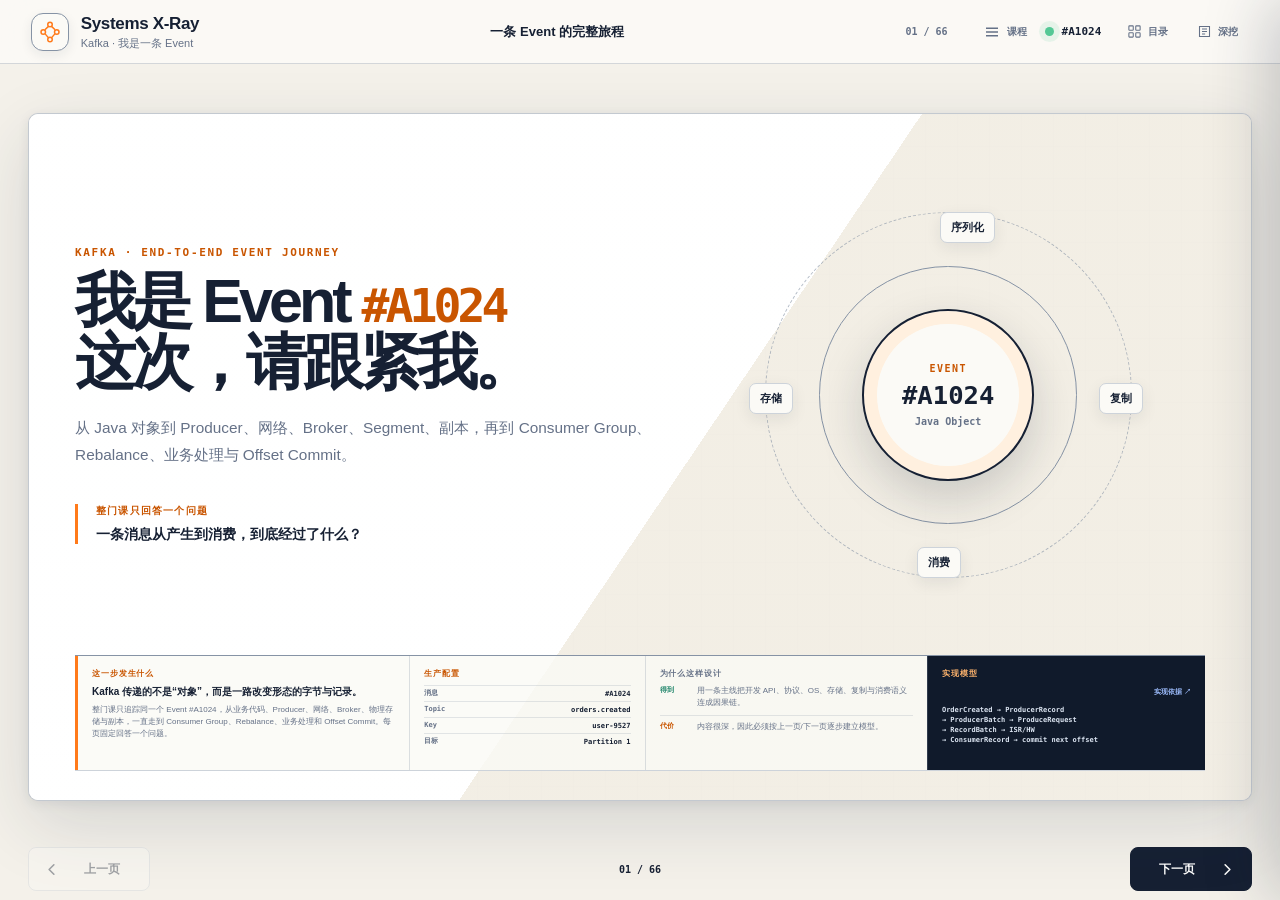
==== commit 71a18507: "feat: standardize desktop course experience" ====
--- a/kafka/index.html
+++ b/kafka/index.html
@@ -8,6 +8,7 @@
     <title>Systems X-Ray · Kafka Event 完整旅程</title>
     <link rel="icon" href="../assets/brand-mark.svg" type="image/svg+xml" />
     <link rel="stylesheet" href="./styles.css" />
+    <link rel="stylesheet" href="../assets/course-nav.css" />
   </head>
   <body>
     <a class="skip-link" href="#deck">跳到课程内容</a>
@@ -21,9 +22,7 @@
         <code id="header-page-count">01 / --</code>
       </div>
       <div class="header-actions">
-        <a class="header-tool course-switch" href="../opensearch/" aria-label="打开 OpenSearch 课程"><span>OpenSearch</span></a>
-        <a class="header-tool course-switch" href="../redis/" aria-label="打开 Redis 课程"><span>Redis</span></a>
-        <a class="header-tool course-switch" href="../postgresql/" aria-label="打开 PostgreSQL 课程"><span>PostgreSQL</span></a>
+        <button id="course-menu-toggle" class="header-tool course-menu-toggle" type="button" aria-label="切换课程" aria-expanded="false"><svg viewBox="0 0 24 24" aria-hidden="true"><path d="M4 7h16M4 12h16M4 17h16"/></svg><span>课程</span></button>
         <div class="trace-pill" aria-label="当前追踪消息"><i></i><code>#A1024</code></div>
         <button id="open-overview" class="header-tool" type="button" aria-label="目录" aria-expanded="false"><svg viewBox="0 0 24 24" aria-hidden="true"><rect x="3" y="3" width="7" height="7" rx="1"/><rect x="14" y="3" width="7" height="7" rx="1"/><rect x="3" y="14" width="7" height="7" rx="1"/><rect x="14" y="14" width="7" height="7" rx="1"/></svg><span>目录</span></button>
         <button id="notes-toggle" class="header-tool" type="button" aria-label="打开深挖资料" aria-expanded="false" aria-controls="notes-panel"><svg viewBox="0 0 24 24" aria-hidden="true"><path d="M4 4h16v16H4zM8 8h8M8 12h8M8 16h5"/></svg><span>深挖</span></button>
@@ -221,5 +220,6 @@
     <div id="overview" class="overview" aria-hidden="true"><header><div><span id="overview-count">KAFKA · END-TO-END</span><h2>选择一页继续</h2></div><button id="close-overview" type="button">关闭 <kbd>Esc</kbd></button></header><div id="overview-grid"></div></div>
     <script src="./course.js"></script>
     <script src="./app.js"></script>
+    <script src="../assets/course-nav.js"></script>
   </body>
 </html>
--- a/kafka/styles.css
+++ b/kafka/styles.css
@@ -530,11 +530,11 @@
   .course-bar { grid-template-columns: minmax(0,1fr) auto; }
 }
 @media (max-width: 760px) {
-  html, body { width: 100%; max-width: 100%; overflow-x: hidden; }.course-bar { width: 100%; height: 62px; padding-inline: 14px; grid-template-columns: minmax(0,1fr) auto; }.trace-pill { display: none; }.header-actions { gap: 3px; }.header-tool { width: 36px; min-height: 36px; padding: 0; justify-content: center; }.header-tool span { display: none; }.brand-mark { width: 34px; height: 34px; }.brand strong { font-size: 15px; }.brand small { display: none; }
-  .deck-shell { height: auto; min-height: calc(100vh - 62px); display: block; }.stage-wrap { width: 100%; min-height: calc(100vh - 62px); grid-template-rows: minmax(530px,1fr) 66px; padding: 10px 10px 0; overflow: hidden; }
-  .slide-stage { width: calc(100vw - 20px); max-width: calc(100vw - 20px); min-width: 0; aspect-ratio: auto; height: 100%; min-height: 530px; }.slide { padding: 28px 22px 24px; overflow: auto; display: block; }.slide > * { margin-bottom: 18px; }.slide > :last-child { margin-bottom: 0; }.slide-heading h2 { font-size: 27px; }.slide-heading p { font-size: 12px; }
+  html, body { width: 100%; max-width: 100%; overflow-x: hidden; }.course-bar { width: 100%; height: 64px; padding-inline: 10px; grid-template-columns: minmax(0,1fr) auto; }.trace-pill { display: none; }.header-actions { gap: 3px; }.header-tool { width: 44px; min-height: 44px; padding: 0; justify-content: center; }.header-tool span { display: none; }.brand-mark { width: 40px; height: 40px; }.brand strong { font-size: 15px; }.brand small { display: none; }
+  .deck-shell { height: calc(100dvh - 64px); min-height: 0; display: block; }.stage-wrap { width: 100%; height:100%; min-height:0; grid-template-rows: minmax(0,1fr) 66px; padding: 8px 8px 0; overflow: hidden; }
+  .slide-stage { width: calc(100vw - 16px); max-width: calc(100vw - 16px); min-width: 0; aspect-ratio: auto; height: 100%; min-height: 0; }.slide { height:100%;padding: 24px 16px; overflow-x:hidden;overflow-y: auto; display: block; scrollbar-width:thin;scrollbar-color:#aab4bf transparent }.slide > * { margin-bottom: 17px; }.slide > :last-child { margin-bottom: 0; }.slide-heading h2 { font-size: 26px;line-height:1.08 }.slide-heading p { font-size: 12px;line-height:1.48 }
   .cover h1 { font-size: 43px; }.cover .lede { font-size: 14px; }.learning-contract { margin-top: 22px; }.cover-visual { width: min(62vw,270px); margin-inline: auto; }.cover .memory-line { grid-column: auto; }
-  .system-topology, .architecture-atlas { min-width: 960px; min-height: 420px; }.code-scene { grid-template-columns: 1fr; }.record-anatomy { display: none; }.code-card { font-size: 9px; }.process-cutaway { min-width: 720px; padding-right: 12%; }.conveyor-scene,.serializer-lab,.batch-scene { min-width: 720px; }.partition-scene { min-width: 700px; }.sender-scene { min-width: 720px; }.network-cross-section,.cluster-rack,.broker-cutaway,.storage-nesting,.file-tray,.physical-write,.recap-line { min-width: 760px; }
+  .system-topology,.architecture-atlas,.process-cutaway,.conveyor-scene,.serializer-lab,.batch-scene,.partition-scene,.sender-scene,.network-cross-section,.cluster-rack,.broker-cutaway,.storage-nesting,.file-tray,.physical-write,.recap-line{min-width:0!important;width:100%;height:auto;min-height:320px;overflow:hidden}.code-scene{grid-template-columns:1fr}.record-anatomy{display:block;margin-top:10px}.code-card{font-size:10px;overflow:auto}.serializer-lab,.batch-scene,.sender-scene,.network-cross-section,.cluster-rack,.broker-cutaway,.storage-nesting,.file-tray,.physical-write,.recap-line{display:grid;grid-template-columns:1fr!important;gap:10px}.serializer-lab>* ,.batch-scene>* ,.sender-scene>* ,.network-cross-section>* ,.cluster-rack>* ,.broker-cutaway>* ,.storage-nesting>* ,.file-tray>* ,.physical-write>* ,.recap-line>*{position:relative;inset:auto!important;width:auto!important;max-width:100%;transform:none!important}
   .memory-line { font-size: 11px; align-items: flex-start; }.memory-line span { flex: 0 0 auto; }
   .inline-evidence, .inline-evidence.is-blueprint-summary { min-height: 0; grid-template-columns: 1fr; overflow: visible; }
   .evidence-block { min-height: 96px; padding: 14px; border-left: 0; border-top: 1px solid rgba(134,147,165,.28); }
@@ -549,7 +549,7 @@
   .lesson-board.is-blueprint .lesson-node { min-height: 88px; padding: 14px 42px 14px 54px; gap: 4px; }
   .lesson-board.is-blueprint .blueprint-code, .lesson-board.is-blueprint .lesson-facts { grid-column: 1; grid-row: auto; }
   .lesson-board.is-blueprint .blueprint-code { min-height: 220px; margin-top: 12px; }
-  .transport { width: calc(100vw - 20px); max-width: calc(100vw - 20px); }
+  .transport { width: calc(100vw - 16px); max-width: calc(100vw - 16px); }
   .transport { grid-template-columns: 1fr auto 1fr; gap: 8px; }.pager-control { width: 100%; min-width: 108px; }.page-position { grid-template-columns: 1fr; gap: 2px; }.page-position strong { padding: 0; border: 0; }.page-position span { display: none; }
   #overview-grid { grid-template-columns: repeat(2,1fr); }.overview { padding: 26px 16px; }.overview h2 { font-size: 23px; }
 }
--- a/assets/course-nav.css
+++ b/assets/course-nav.css
@@ -0,0 +1,83 @@
+:root {
+  --xray-radius-sm: 10px;
+  --xray-radius-md: 14px;
+  --xray-radius-lg: 18px;
+  --xray-shadow: 0 18px 46px rgba(25, 39, 58, .12), 0 2px 8px rgba(25, 39, 58, .06);
+}
+
+.course-bar { position: relative; z-index: 40; }
+.header-tool,
+.trace-pill,
+.pager,
+.pager-control,
+.overview header button,
+#close-deep,
+.deep-panel button { min-height: 44px; }
+.header-tool { height: 44px; min-width: 44px; border-radius: var(--xray-radius-sm); }
+.trace-pill { min-height: 44px; height: 44px; }
+.hotspot,
+button[data-deep-open],
+button[data-component] { min-width: 44px; min-height: 44px; }
+.course-menu-toggle svg { width: 18px; }
+
+.course-menu {
+  position: fixed;
+  z-index: 95;
+  top: calc(var(--bar-h, 64px) + 8px);
+  right: clamp(12px, 2.2vw, 34px);
+  width: min(420px, calc(100vw - 24px));
+  padding: 10px;
+  border: 1px solid #b8c2cc;
+  border-radius: var(--xray-radius-md);
+  background: rgba(255, 254, 250, .98);
+  box-shadow: var(--xray-shadow);
+  color: #172033;
+  opacity: 0;
+  transform: translateY(-8px) scale(.985);
+  pointer-events: none;
+  transition: opacity .16s ease, transform .16s ease;
+}
+.course-menu[hidden] { display: block; visibility: hidden; }
+.course-menu.is-open { visibility: visible; opacity: 1; transform: none; pointer-events: auto; }
+.course-menu > header { display: flex; align-items: center; justify-content: space-between; padding: 7px 9px 10px; }
+.course-menu > header strong { font-size: 14px; }
+.course-menu > header span { color: #68758a; font: 800 10px ui-monospace, SFMono-Regular, Menlo, monospace; }
+.course-menu nav { display: grid; grid-template-columns: 1fr 1fr; gap: 7px; }
+.course-menu a {
+  min-height: 66px;
+  display: grid;
+  grid-template-columns: 34px 1fr;
+  align-items: center;
+  gap: 10px;
+  padding: 9px 11px;
+  border: 1px solid #d1d7de;
+  border-radius: 11px;
+  background: #fbfaf6;
+  color: #172033;
+  text-decoration: none;
+}
+.course-menu a:hover,
+.course-menu a:focus-visible { border-color: var(--course-accent, #d45d13); background: var(--course-soft, #fff0e2); }
+.course-menu a[aria-current="page"] { border: 2px solid var(--course-accent, #d45d13); background: var(--course-soft, #fff0e2); }
+.course-menu a > b { display: grid; place-items: center; width: 32px; height: 32px; border-radius: 9px; background: var(--course-soft, #eef2f6); color: var(--course-accent, #475569); font: 900 10px ui-monospace, SFMono-Regular, Menlo, monospace; }
+.course-menu a span { min-width: 0; }
+.course-menu a strong,
+.course-menu a small { display: block; }
+.course-menu a strong { font-size: 13px; }
+.course-menu a small { margin-top: 3px; color: #68758a; font-size: 10px; line-height: 1.3; }
+.course-menu a[data-course="kafka"] { --course-accent: #d45d13; --course-soft: #fff0e2; }
+.course-menu a[data-course="opensearch"] { --course-accent: #087f75; --course-soft: #dff3ee; }
+.course-menu a[data-course="redis"] { --course-accent: #c74235; --course-soft: #fde9e5; }
+.course-menu a[data-course="postgresql"] { --course-accent: #2d67c7; --course-soft: #e6eefc; }
+
+@media (max-width: 760px) {
+  .header-tool { width: 44px !important; min-height: 44px !important; padding: 0 !important; justify-content: center; }
+  .course-menu-toggle { display: inline-flex !important; }
+  .course-menu { top: calc(var(--bar-h, 62px) + 6px); right: 8px; width: calc(100vw - 16px); }
+  .course-menu nav { grid-template-columns: 1fr; }
+  .course-menu a { min-height: 58px; }
+}
+
+@media (prefers-reduced-motion: reduce) {
+  .course-menu { transition: none; }
+}
